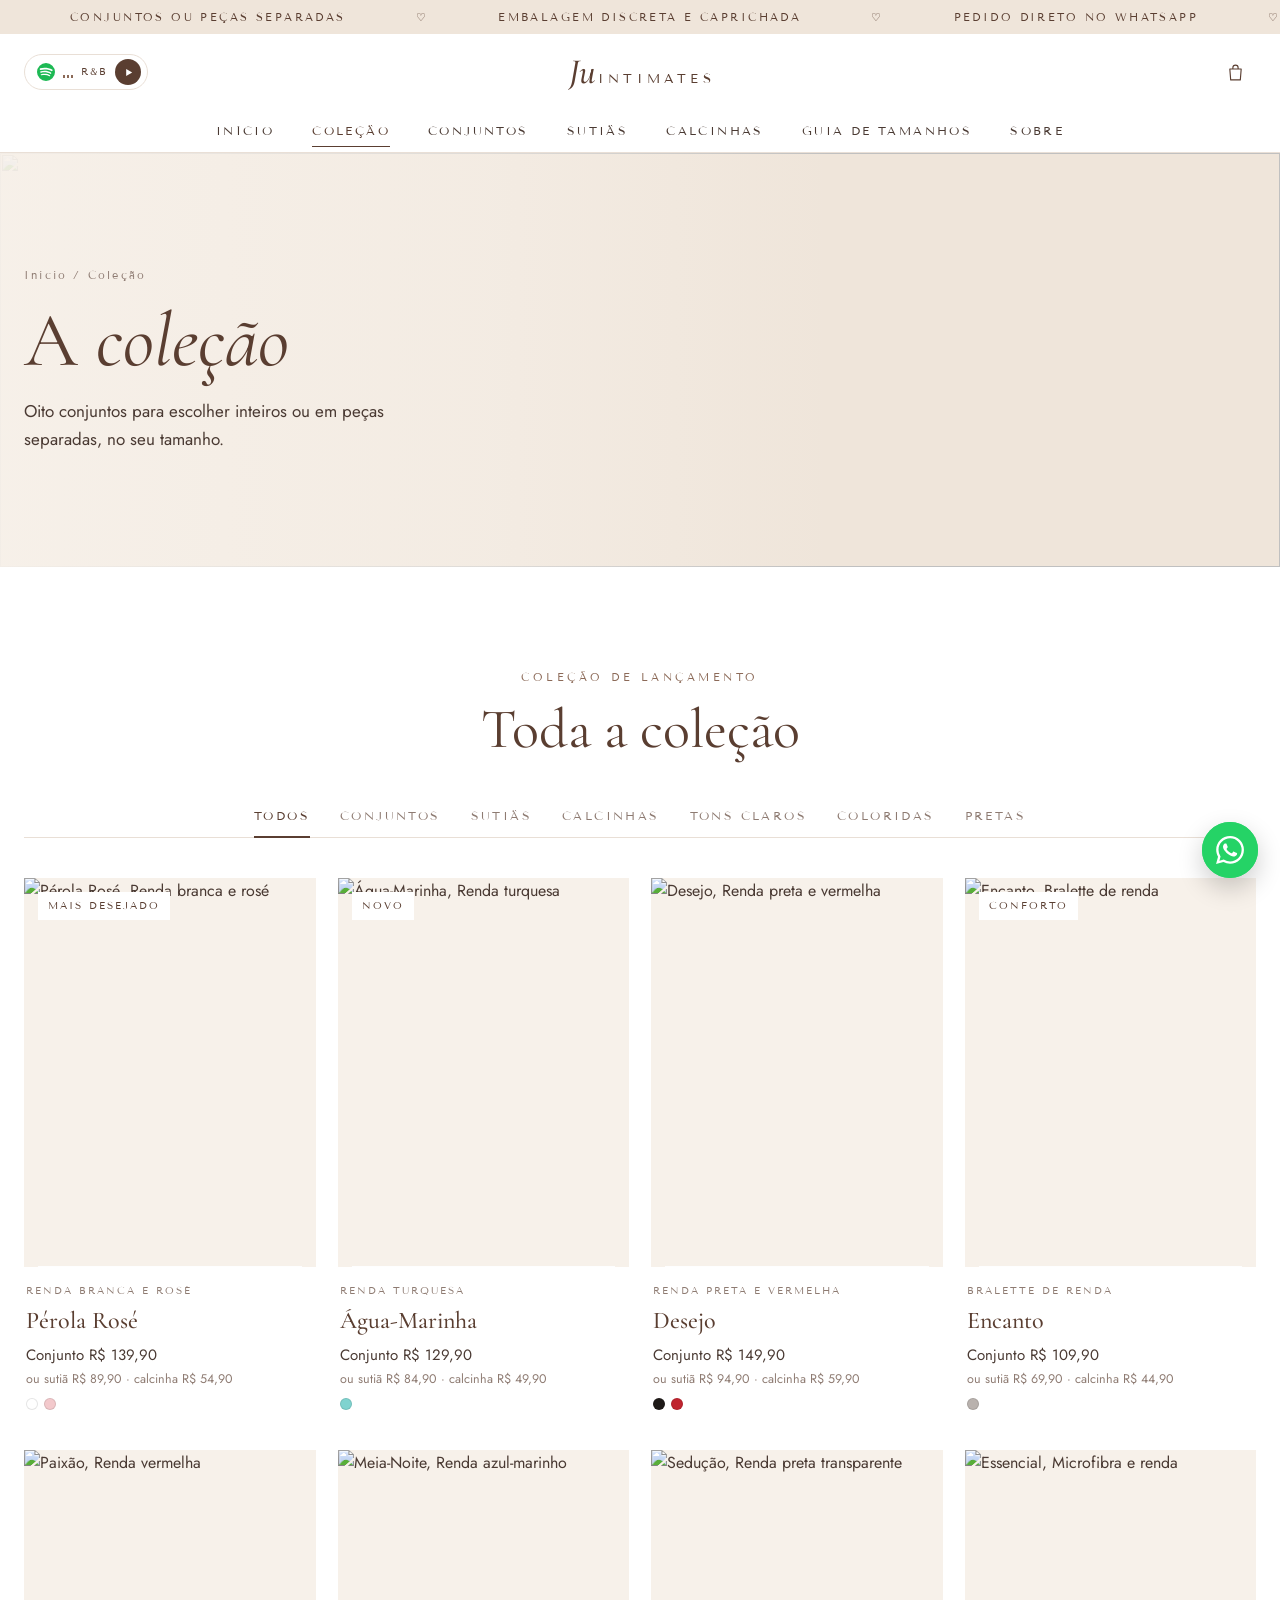
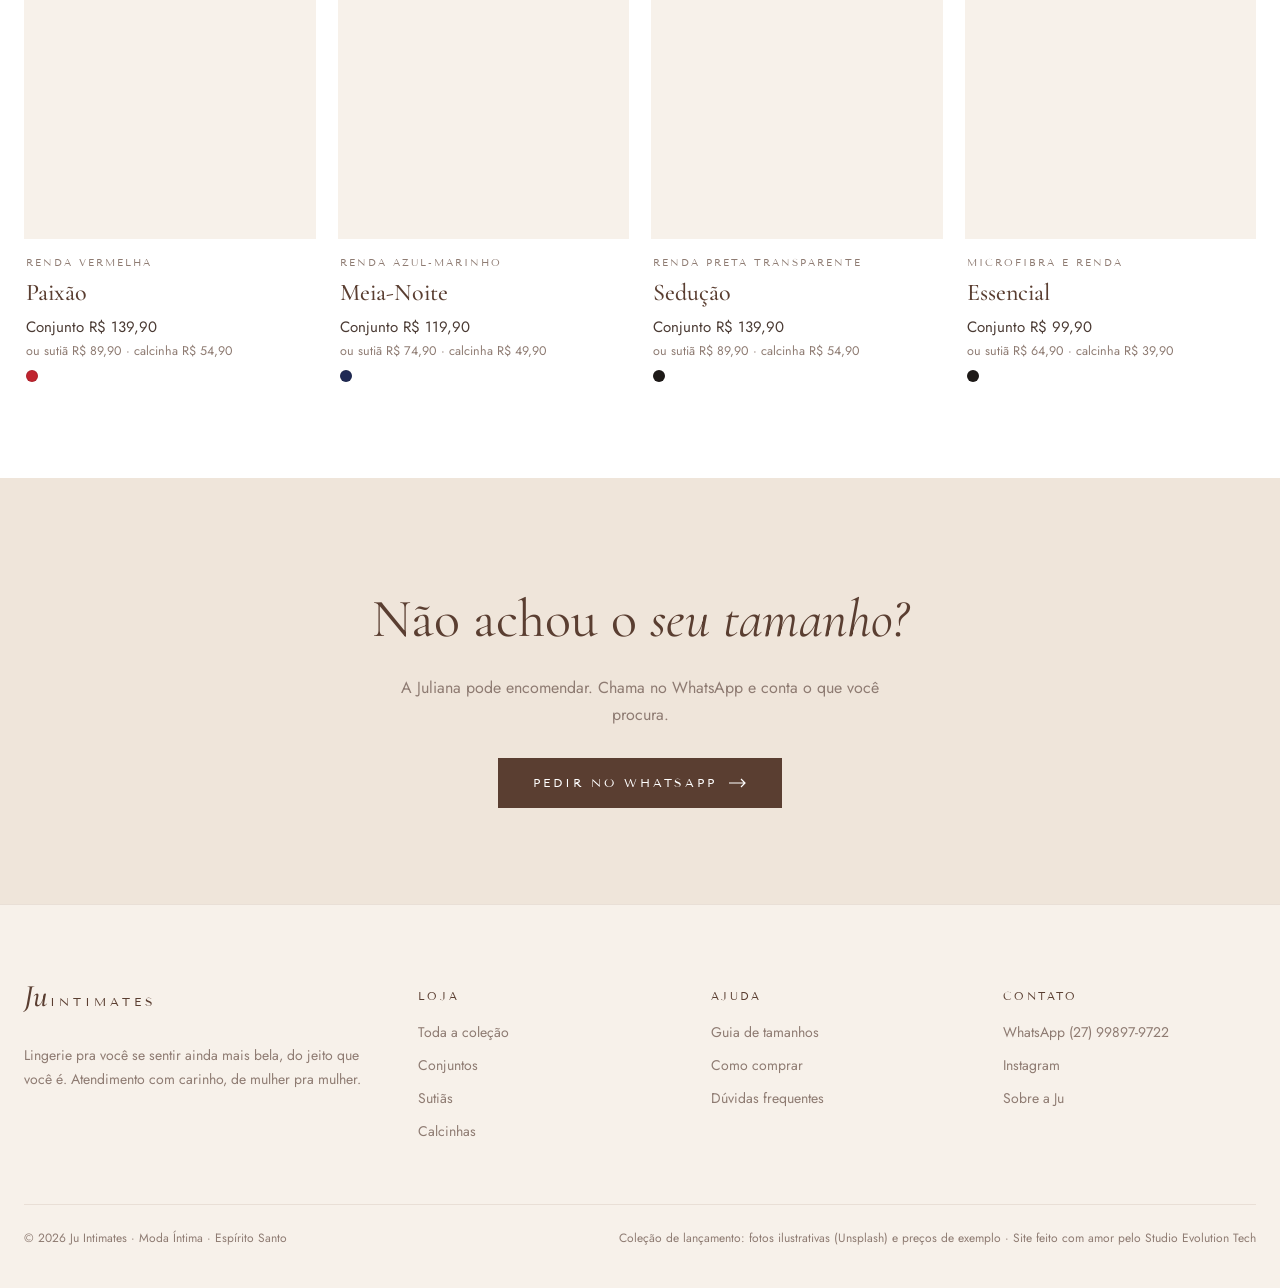
==== colecao.html @ 65ef376d "Add files via upload" ====
<!DOCTYPE html>
<html lang="pt-BR">

<head>
    <meta charset="UTF-8">
    <meta name="viewport" content="width=device-width, initial-scale=1.0">
    <title>Coleção · Ju Intimates</title>
    <meta name="description" content="Conjuntos, sutiãs e calcinhas de renda. Escolha o conjunto ou só a peça que faltava.">
    <meta property="og:title" content="Ju Intimates · Moda Íntima">
    <meta property="og:description" content="Lingerie para você se sentir ainda mais bela. Conjuntos e peças avulsas com pedido pelo WhatsApp.">
    <meta name="theme-color" content="#F7F1EA">
    <link rel="icon" href="data:image/svg+xml,%3Csvg xmlns='http://www.w3.org/2000/svg' viewBox='0 0 32 32'%3E%3Crect width='32' height='32' rx='6' fill='%23F7F1EA'/%3E%3Ctext x='16' y='23' text-anchor='middle' font-family='Georgia' font-style='italic' font-size='20' fill='%235A3E31'%3EJu%3C/text%3E%3C/svg%3E">
    <link rel="preconnect" href="https://fonts.googleapis.com">
    <link rel="preconnect" href="https://fonts.gstatic.com" crossorigin>
    <link rel="preconnect" href="https://images.unsplash.com">
    <link href="https://fonts.googleapis.com/css2?family=Cormorant+Garamond:ital,wght@0,400;0,500;1,400;1,500&family=Jost:wght@300;400;500&family=Tenor+Sans&display=swap" rel="stylesheet">
    <link rel="stylesheet" href="css/estilo.css">
</head>

<body>
    
    <div class="aviso-topo"><div class="trilho"><span>CONJUNTOS OU PEÇAS SEPARADAS</span><span>♡</span><span>EMBALAGEM DISCRETA E CAPRICHADA</span><span>♡</span><span>PEDIDO DIRETO NO WHATSAPP</span><span>♡</span><span>PIX OU CARTÃO</span><span>♡</span><span>CONJUNTOS OU PEÇAS SEPARADAS</span><span>♡</span><span>EMBALAGEM DISCRETA E CAPRICHADA</span><span>♡</span><span>PEDIDO DIRETO NO WHATSAPP</span><span>♡</span><span>PIX OU CARTÃO</span><span>♡</span><span>CONJUNTOS OU PEÇAS SEPARADAS</span><span>♡</span><span>EMBALAGEM DISCRETA E CAPRICHADA</span><span>♡</span><span>PEDIDO DIRETO NO WHATSAPP</span><span>♡</span><span>PIX OU CARTÃO</span><span>♡</span><span>CONJUNTOS OU PEÇAS SEPARADAS</span><span>♡</span><span>EMBALAGEM DISCRETA E CAPRICHADA</span><span>♡</span><span>PEDIDO DIRETO NO WHATSAPP</span><span>♡</span><span>PIX OU CARTÃO</span><span>♡</span></div></div>

    <!-- ===== TOPO ===== -->
    <header class="topo">
        <div class="container">
            <div class="linha1">
                <button class="icone-btn abrir-menu" id="abrir-menu" type="button" aria-label="Abrir o menu"><svg viewBox="0 0 24 24" aria-hidden="true"><path d="M3 7h18M3 12h18M3 17h18" stroke="currentColor" stroke-width="1.3"/></svg></button>
                <div class="player esperando" id="player">
                    <span class="spot" title="Ver as músicas"><svg viewBox="0 0 24 24" aria-hidden="true"><path fill="currentColor" d="M12 0a12 12 0 1 0 0 24 12 12 0 0 0 0-24zm5.5 17.3a.75.75 0 0 1-1 .25c-2.85-1.74-6.43-2.13-10.66-1.17a.75.75 0 1 1-.33-1.46c4.62-1.05 8.6-.6 11.74 1.33.35.22.46.68.25 1.05zm1.47-3.27a.94.94 0 0 1-1.29.31c-3.26-2-8.22-2.58-12.08-1.41a.94.94 0 1 1-.54-1.8c4.4-1.33 9.88-.69 13.6 1.6.44.27.58.85.31 1.3zm.13-3.4C15.2 8.3 8.7 8.08 4.98 9.21a1.12 1.12 0 1 1-.65-2.15c4.27-1.3 11.42-1.04 15.92 1.63a1.12 1.12 0 1 1-1.15 1.94z"/></svg></span>
                    <span class="eq" aria-hidden="true"><i></i><i></i><i></i></span>
                    <span class="nome-musica">R&amp;B</span>
                    <button class="tocar" id="tocar" type="button" aria-label="Tocar ou pausar a música"><svg class="ic-tocar" viewBox="0 0 24 24"><path fill="currentColor" d="M7 4.5v15l13-7.5z"/></svg><svg class="ic-pausar" viewBox="0 0 24 24"><path fill="currentColor" d="M6 4h4.5v16H6zM13.5 4H18v16h-4.5z"/></svg></button>
                </div>
                <a class="logo" href="index.html" aria-label="Ju Intimates, página inicial"><span class="ju">Ju</span><span class="int">INTIMATES</span></a>
                <div class="acoes">
                    <button class="icone-btn" id="abrir-sacola" type="button" aria-label="Abrir a sacola"><svg viewBox="0 0 24 24" aria-hidden="true"><path d="M5.5 8h13l-1 12.5h-11L5.5 8zM9 8V6.5a3 3 0 0 1 6 0V8" fill="none" stroke="currentColor" stroke-width="1.3" stroke-linejoin="round"/></svg><em class="contador" id="contador" hidden>0</em></button>
                </div>
            </div>
            <nav class="menu" aria-label="Menu principal"><a href="index.html" data-pagina="inicio">Início</a><a href="colecao.html" data-pagina="colecao">Coleção</a><a href="colecao.html?cat=conjunto" data-pagina="x1">Conjuntos</a><a href="colecao.html?cat=sutia" data-pagina="x2">Sutiãs</a><a href="colecao.html?cat=calcinha" data-pagina="x3">Calcinhas</a><a href="guia.html" data-pagina="guia">Guia de tamanhos</a><a href="sobre.html" data-pagina="sobre">Sobre</a></nav>
        </div>
    </header>
    <div class="painel-musica" id="painel-musica"><div id="spotify"></div></div>

    <main data-pagina="colecao">
        <section class="banner banner-pagina" style="padding:0">
            <div class="foto"><img src="https://images.unsplash.com/photo-1561375958-669d8413fa06?auto=format&fit=crop&w=1800&h=900&q=80" alt="" style="object-position:center 35%"></div>
            <div class="veu"></div>
            <div class="container conteudo">
                <span class="migalha"><a href="index.html">Início</a> / Coleção</span>
                <h1>A <em>coleção</em></h1>
                <p>Oito conjuntos para escolher inteiros ou em peças separadas, no seu tamanho.</p>
            </div>
        </section>

        <section>
            <div class="container">
                <div class="titulo"><span class="chapeu">COLEÇÃO DE LANÇAMENTO</span><h2 id="titulo-colecao">Toda a coleção</h2></div>
                <div class="filtros" id="filtros"><button type="button" data-cat="todos" aria-pressed="false">Todos</button><button type="button" data-cat="conjunto" aria-pressed="false">Conjuntos</button><button type="button" data-cat="sutia" aria-pressed="false">Sutiãs</button><button type="button" data-cat="calcinha" aria-pressed="false">Calcinhas</button><button type="button" data-cat="claras" aria-pressed="false">Tons claros</button><button type="button" data-cat="coloridas" aria-pressed="false">Coloridas</button><button type="button" data-cat="pretas" aria-pressed="false">Pretas</button></div>
                <div class="grade" id="grade-colecao"></div>
            </div>
        </section>

        <section class="chamada">
            <div class="container revelar">
                <h2>Não achou o <em>seu tamanho?</em></h2>
                <p>A Juliana pode encomendar. Chama no WhatsApp e conta o que você procura.</p>
                <a class="btn" href="https://wa.me/5527998979722?text=Ol%C3%A1%2C%20Juliana!%20Procuro%20uma%20pe%C3%A7a%20no%20meu%20tamanho." target="_blank" rel="noopener">Pedir no WhatsApp <svg class="seta" viewBox="0 0 18 10" aria-hidden="true"><path d="M0 5h16M12 1l4 4-4 4" fill="none" stroke="currentColor" stroke-width="1.2"/></svg></a>
            </div>
        </section>
    </main>

    <!-- ===== RODAPÉ ===== -->
    <footer class="rodape">
        <div class="container">
            <div class="colunas">
                <div>
                    <a class="logo" href="index.html" aria-label="Ju Intimates"><span class="ju">Ju</span><span class="int">INTIMATES</span></a>
                    <p>Lingerie pra você se sentir ainda mais bela, do jeito que você é. Atendimento com carinho, de mulher pra mulher.</p>
                </div>
                <div><h4>LOJA</h4><ul><li><a href="colecao.html">Toda a coleção</a></li><li><a href="colecao.html?cat=conjunto">Conjuntos</a></li><li><a href="colecao.html?cat=sutia">Sutiãs</a></li><li><a href="colecao.html?cat=calcinha">Calcinhas</a></li></ul></div>
                <div><h4>AJUDA</h4><ul><li><a href="guia.html">Guia de tamanhos</a></li><li><a href="guia.html#como-comprar">Como comprar</a></li><li><a href="guia.html#duvidas">Dúvidas frequentes</a></li></ul></div>
                <div><h4>CONTATO</h4><ul><li><a href="https://wa.me/5527998979722" target="_blank" rel="noopener">WhatsApp (27) 99897-9722</a></li><li><a href="https://www.instagram.com/juintimates/" target="_blank" rel="noopener">Instagram</a></li><li><a href="sobre.html">Sobre a Ju</a></li></ul></div>
            </div>
            <div class="base"><span>© 2026 Ju Intimates · Moda Íntima · Espírito Santo</span><span>Coleção de lançamento: fotos ilustrativas (Unsplash) e preços de exemplo · Site feito com amor pelo Studio Evolution Tech</span></div>
        </div>
    </footer>

    <a class="whats" href="https://wa.me/5527998979722?text=Ol%C3%A1%2C%20Juliana!%20Vim%20pelo%20site%20da%20Ju%20Intimates." target="_blank" rel="noopener" aria-label="Falar no WhatsApp"><svg viewBox="0 0 24 24" aria-hidden="true"><path fill="currentColor" d="M17.47 14.38c-.3-.15-1.76-.87-2.03-.97-.27-.1-.47-.15-.67.15-.2.3-.77.97-.94 1.16-.17.2-.35.22-.64.08-.3-.15-1.26-.47-2.39-1.48-.88-.79-1.48-1.76-1.65-2.06-.17-.3-.02-.46.13-.61.13-.13.3-.35.45-.52.15-.17.2-.3.3-.5.1-.2.05-.37-.03-.52-.07-.15-.67-1.61-.92-2.21-.24-.58-.49-.5-.67-.51h-.57c-.2 0-.52.07-.79.37-.27.3-1.04 1.02-1.04 2.48s1.07 2.88 1.21 3.07c.15.2 2.1 3.2 5.08 4.49.71.31 1.26.49 1.7.63.71.23 1.36.2 1.87.12.57-.09 1.76-.72 2-1.41.25-.7.25-1.29.18-1.41-.08-.13-.28-.2-.57-.35M12.05 21.8a9.9 9.9 0 0 1-5.03-1.38l-.36-.21-3.74.98 1-3.65-.24-.37a9.9 9.9 0 0 1-1.51-5.26c0-5.45 4.44-9.89 9.89-9.89a9.83 9.83 0 0 1 9.88 9.9c0 5.45-4.44 9.88-9.89 9.88m8.41-18.3A11.8 11.8 0 0 0 12.05 0C5.5 0 .16 5.34.16 11.89c0 2.1.55 4.14 1.59 5.95L.06 24l6.3-1.65a11.9 11.9 0 0 0 5.69 1.45c6.55 0 11.89-5.34 11.89-11.89a11.8 11.8 0 0 0-3.48-8.41Z"/></svg></a>

    <!-- ===== MENU DO CELULAR ===== -->
    <nav class="gaveta-menu" id="gaveta-menu" aria-label="Menu">
        <button class="fechar" id="fechar-menu" type="button" aria-label="Fechar o menu" style="top:18px;right:18px">×</button>
        <a href="index.html" data-pagina="inicio">Início</a><a href="colecao.html" data-pagina="colecao">Coleção</a><a href="colecao.html?cat=conjunto" data-pagina="x1">Conjuntos</a><a href="colecao.html?cat=sutia" data-pagina="x2">Sutiãs</a><a href="colecao.html?cat=calcinha" data-pagina="x3">Calcinhas</a><a href="guia.html" data-pagina="guia">Guia de tamanhos</a><a href="sobre.html" data-pagina="sobre">Sobre</a>
    </nav>
    <div class="sombra" id="sombra"></div>

    <!-- ===== JANELA DO PRODUTO ===== -->
    <div class="fundo" id="fundo" role="dialog" aria-modal="true" aria-labelledby="j-nome">
        <div class="janela">
            <button class="fechar" id="fechar" type="button" aria-label="Fechar">×</button>
            <div class="galeria">
                <div class="miniaturas" id="j-miniaturas"></div>
                <div class="lupa" id="j-lupa"><img id="j-foto" src="data:," alt=""><span class="dica"><svg viewBox="0 0 24 24" aria-hidden="true"><circle cx="10.5" cy="10.5" r="6" fill="none" stroke="currentColor" stroke-width="1.5"/><path d="M15 15l5 5M10.5 8v5M8 10.5h5" stroke="currentColor" stroke-width="1.5"/></svg>TOQUE PARA AMPLIAR</span></div>
            </div>
            <div class="detalhes">
                <span class="rotulo" id="j-tecido"></span>
                <h3 id="j-nome"></h3>
                <p class="desc" id="j-desc"></p>
                <div><span class="rotulo">COMO VOCÊ QUER</span><div class="opcoes tipo" id="j-tipo"></div></div>
                <div id="bloco-sutia"><span class="rotulo">TAMANHO DO SUTIÃ</span><div class="opcoes" id="j-sutia"></div></div>
                <div id="bloco-calcinha"><span class="rotulo">TAMANHO DA CALCINHA</span><div class="opcoes" id="j-calcinha"></div></div>
                <a class="link-seta" href="guia.html" style="justify-self:start">Guia de tamanhos</a>
                <div class="total-janela"><span class="rotulo" style="margin:0">TOTAL</span><b id="j-total"></b></div>
                <span class="economia" id="j-economia"></span>
                <p class="aviso" id="j-aviso"></p>
                <button class="btn" id="j-adicionar" type="button">Adicionar à sacola <svg class="seta" viewBox="0 0 18 10" aria-hidden="true"><path d="M0 5h16M12 1l4 4-4 4" fill="none" stroke="currentColor" stroke-width="1.2"/></svg></button>
            </div>
        </div>
    </div>

    <!-- ===== ZOOM ===== -->
    <div class="zoom" id="zoom" role="dialog" aria-label="Foto ampliada">
        <img id="zoom-img" src="data:," alt="Foto ampliada do produto">
        <button class="fechar" id="zoom-fechar" type="button" aria-label="Fechar">×</button>
        <button class="seta-zoom ant" id="zoom-ant" type="button" aria-label="Foto anterior">‹</button>
        <button class="seta-zoom prox" id="zoom-prox" type="button" aria-label="Próxima foto">›</button>
        <span class="legenda" id="zoom-legenda"></span>
    </div>

    <!-- ===== SACOLA ===== -->
    <aside class="sacola" id="sacola" aria-label="Sacola">
        <header><h3>SUA SACOLA</h3><button class="fechar" id="fechar-sacola" type="button" aria-label="Fechar a sacola">×</button></header>
        <div class="itens" id="itens"></div>
        <footer>
            <div class="soma"><span>TOTAL</span><b id="soma">R$ 0,00</b></div>
            <a class="btn btn-whats" id="finalizar" href="#" target="_blank" rel="noopener">Finalizar pelo WhatsApp <svg class="seta" viewBox="0 0 18 10" aria-hidden="true"><path d="M0 5h16M12 1l4 4-4 4" fill="none" stroke="currentColor" stroke-width="1.2"/></svg></a>
            <button class="btn btn-claro" id="continuar" type="button">Continuar comprando</button>
            <small>Frete e pagamento são combinados com a Juliana no WhatsApp.</small>
        </footer>
    </aside>

    <div class="toast" id="toast" role="status"></div>
    <script src="js/loja.js"></script>
</body>

</html>
---- css/estilo.css ----
/* ================================================================
   JU INTIMATES · estilo do site
   Paleta: marrom, café, bege, rosa claro e branco
   Fontes: Cormorant Garamond (títulos e "Ju"), Tenor Sans (INTIMATES e menus), Jost (textos)
   ================================================================ */
:root {
    --marrom: #5A3E31;
    --cafe: #8C6A58;
    --bege: #EFE5DA;
    --bege2: #F7F1EA;
    --rosa: #F3D9D6;
    --rosa2: #FBEFEE;
    --branco: #FFFFFF;
    --texto: #4A3A33;
    --suave: #8E7B72;
    --linha: #E9DFD6;
    --serif: 'Cormorant Garamond', Georgia, serif;
    --caps: 'Tenor Sans', 'Jost', sans-serif;
    --sans: 'Jost', 'Segoe UI', sans-serif;
    --topo: 112px;
}

* { box-sizing: border-box; }
html { scroll-behavior: smooth; }
body { margin: 0; font-family: var(--sans); font-weight: 400; color: var(--texto); background: var(--branco); line-height: 1.65; overflow-x: clip; -webkit-font-smoothing: antialiased; }
img { max-width: 100%; display: block; }
a { color: inherit; }
button { font-family: inherit; color: inherit; }
.container { width: min(1240px, 100% - 48px); margin: 0 auto; }

/* ===== O LOGO (texto, fica nítido em qualquer tamanho) ===== */
.logo { display: inline-flex; align-items: baseline; gap: .16em; text-decoration: none; color: var(--marrom); line-height: 1; white-space: nowrap; }
.logo .ju { font-family: var(--serif); font-style: italic; font-weight: 500; font-size: 2.1em; letter-spacing: -.01em; }
.logo .int { font-family: var(--caps); font-size: .78em; letter-spacing: .34em; margin-right: -.34em; }

/* ===== BOTÕES (retos, finos, de grife) ===== */
.btn { position: relative; display: inline-flex; align-items: center; justify-content: center; gap: 12px; min-height: 50px; padding: 0 34px; font-family: var(--caps); font-size: 12px; letter-spacing: .24em; text-transform: uppercase; text-decoration: none; border: 1px solid var(--marrom); background: var(--marrom); color: var(--branco); cursor: pointer; overflow: hidden; isolation: isolate; transition: color .45s ease, border-color .45s ease; }
.btn::before { content: ""; position: absolute; inset: 0; z-index: -1; background: var(--branco); transform: scaleX(0); transform-origin: right; transition: transform .45s cubic-bezier(.7, 0, .2, 1); }
.btn:hover { color: var(--marrom); }
.btn:hover::before { transform: scaleX(1); transform-origin: left; }
.btn .seta { width: 18px; height: 10px; transition: transform .35s ease; }
.btn:hover .seta { transform: translateX(5px); }
.btn-claro { background: transparent; color: var(--marrom); }
.btn-claro::before { background: var(--marrom); }
.btn-claro:hover { color: var(--branco); }
.btn-branco { background: var(--branco); border-color: var(--branco); color: var(--marrom); }
.btn-branco::before { background: var(--marrom); }
.btn-branco:hover { color: var(--branco); border-color: var(--marrom); }
.btn-whats { background: var(--marrom); }
.link-seta { font-family: var(--caps); font-size: 12px; letter-spacing: .22em; text-transform: uppercase; text-decoration: none; color: var(--marrom); padding-bottom: 6px; background: linear-gradient(var(--marrom), var(--marrom)) left bottom / 100% 1px no-repeat; transition: background-size .4s ease; }
.link-seta:hover { background-size: 30% 1px; }

/* ===== FAIXA DE AVISOS (rola sozinha) ===== */
.aviso-topo { background: var(--bege); color: var(--marrom); font-family: var(--caps); font-size: 11px; letter-spacing: .22em; overflow: hidden; height: 34px; display: flex; align-items: center; }
.aviso-topo .trilho { display: flex; gap: 70px; white-space: nowrap; animation: correr 34s linear infinite; padding-left: 70px; }
@keyframes correr { to { transform: translateX(-50%); } }

/* ===== TOPO ===== */
.topo { position: sticky; top: 0; z-index: 50; background: rgba(255, 255, 255, .94); backdrop-filter: blur(12px); -webkit-backdrop-filter: blur(12px); border-bottom: 1px solid var(--linha); transition: box-shadow .3s; }
.topo.rolou { box-shadow: 0 8px 30px rgba(90, 62, 49, .07); }
.topo .linha1 { display: grid; grid-template-columns: 1fr auto 1fr; align-items: center; height: 76px; }
.topo .logo { font-size: 17px; justify-self: center; }
.topo .acoes { display: flex; align-items: center; gap: 6px; justify-self: end; }
.icone-btn { position: relative; display: grid; place-items: center; width: 42px; height: 42px; background: none; border: 0; cursor: pointer; color: var(--marrom); border-radius: 50%; transition: background .25s; }
.icone-btn:hover { background: var(--bege2); }
.icone-btn svg { width: 21px; height: 21px; }
.contador { position: absolute; top: 4px; right: 2px; min-width: 18px; height: 18px; border-radius: 999px; background: var(--marrom); color: #fff; font-size: 10px; display: grid; place-items: center; padding: 0 5px; font-style: normal; }
.contador[hidden] { display: none; }
.menu { display: flex; justify-content: center; gap: 38px; height: 42px; align-items: center; }
.menu a { font-family: var(--caps); font-size: 12px; letter-spacing: .2em; text-transform: uppercase; text-decoration: none; color: var(--texto); position: relative; padding: 4px 0; }
.menu a::after { content: ""; position: absolute; left: 0; right: 0; bottom: -2px; height: 1px; background: var(--marrom); transform: scaleX(0); transition: transform .35s ease; }
.menu a:hover::after, .menu a.ativo::after { transform: scaleX(1); }
.menu a.ativo { color: var(--marrom); }
.abrir-menu { display: none; justify-self: start; }

/* ===== MÚSICA (Spotify) ===== */
.player { display: flex; align-items: center; gap: 8px; height: 36px; padding: 0 6px 0 12px; border: 1px solid var(--linha); border-radius: 999px; background: var(--branco); color: var(--marrom); font-family: var(--caps); font-size: 10px; letter-spacing: .18em; justify-self: start; }
.player .spot { display: flex; color: #1DB954; cursor: pointer; }
.player .spot svg { width: 18px; height: 18px; }
.eq { display: flex; align-items: flex-end; gap: 2px; height: 12px; }
.eq i { width: 2px; height: 3px; background: var(--cafe); }
.player.tocando .eq i { animation: eq .9s ease-in-out infinite alternate; }
.player.tocando .eq i:nth-child(2) { animation-delay: -.3s; }
.player.tocando .eq i:nth-child(3) { animation-delay: -.6s; }
@keyframes eq { from { height: 2px; } to { height: 12px; } }
.player .tocar { display: grid; place-items: center; width: 26px; height: 26px; border-radius: 50%; border: 0; background: var(--marrom); color: #fff; cursor: pointer; }
.player .tocar svg { width: 11px; height: 11px; }
.player .ic-pausar, .player.tocando .ic-tocar { display: none; }
.player.tocando .ic-pausar { display: block; }
.player.esperando .tocar { animation: chamar 1.8s ease-out infinite; }
@keyframes chamar { from { box-shadow: 0 0 0 0 rgba(90, 62, 49, .45); } to { box-shadow: 0 0 0 10px rgba(90, 62, 49, 0); } }
.painel-musica { position: fixed; top: 120px; left: 24px; z-index: 55; width: 320px; max-width: calc(100vw - 24px); border-radius: 12px; overflow: hidden; box-shadow: 0 20px 50px rgba(0, 0, 0, .18); opacity: 0; visibility: hidden; transform: translateY(-8px); transition: .25s; }
.painel-musica.aberto { opacity: 1; visibility: visible; transform: none; }

/* ===== ABERTURA: o logo se desenhando (1x por visita) ===== */
.abertura { position: fixed; inset: 0; z-index: 100; background: var(--bege2); display: grid; place-items: center; transition: opacity .9s ease .2s, visibility .9s ease .2s; }
.abertura.fim { opacity: 0; visibility: hidden; }
.abertura .logo { font-size: clamp(22px, 4.4vw, 40px); }
.abertura .ju { clip-path: inset(0 100% 0 0); animation: escrever 1.3s cubic-bezier(.6, 0, .2, 1) .3s forwards; }
@keyframes escrever { to { clip-path: inset(0 -10% 0 0); } }
.abertura .int span { display: inline-block; opacity: 0; transform: translateY(8px); filter: blur(4px); animation: letra .7s ease forwards; }
@keyframes letra { to { opacity: 1; transform: none; filter: none; } }
.abertura .traco { position: absolute; left: 50%; top: calc(50% + clamp(36px, 6vw, 60px)); width: min(280px, 50vw); height: 1px; background: var(--cafe); transform: translateX(-50%) scaleX(0); animation: traco 1s ease 1.9s forwards; }
@keyframes traco { to { transform: translateX(-50%) scaleX(1); } }

/* ===== BANNERS ===== */
.banner { position: relative; overflow: hidden; background: var(--bege); }
.banner .foto { position: absolute; inset: 0; }
.banner .foto img { width: 100%; height: 100%; object-fit: cover; animation: kenburns 18s ease-in-out infinite alternate; }
@keyframes kenburns { from { transform: scale(1.02); } to { transform: scale(1.12) translate(-1.5%, -1%); } }
.banner .veu { position: absolute; inset: 0; background: linear-gradient(90deg, rgba(247, 241, 234, .92) 0%, rgba(247, 241, 234, .55) 38%, rgba(247, 241, 234, 0) 65%); }
.banner .conteudo { position: relative; z-index: 2; height: 100%; display: flex; flex-direction: column; justify-content: center; align-items: flex-start; gap: 18px; }
.banner .chapeu { font-family: var(--caps); font-size: 12px; letter-spacing: .32em; color: var(--cafe); }
.banner h1, .banner h2 { font-family: var(--serif); font-weight: 400; font-size: clamp(44px, 6vw, 84px); line-height: 1; margin: 0; color: var(--marrom); max-width: 620px; }
.banner h1 em, .banner h2 em { font-style: italic; }
.banner p { margin: 0; max-width: 440px; color: var(--texto); font-size: 17px; }
.banner-pagina { height: clamp(320px, 46vh, 460px); }
.banner-pagina .conteudo { align-items: flex-start; }
.migalha { font-family: var(--caps); font-size: 11px; letter-spacing: .2em; color: var(--suave); }
.migalha a { text-decoration: none; }

/* carrossel da capa */
.capa { height: clamp(560px, calc(100vh - var(--topo) - 34px), 820px); }
.capa .slide { position: absolute; inset: 0; opacity: 0; transition: opacity 1.4s ease; }
.capa .slide.ativo { opacity: 1; }
.capa .slide .conteudo > * { opacity: 0; transform: translateY(24px); transition: opacity .9s ease, transform .9s ease; }
.capa .slide.ativo .conteudo > * { opacity: 1; transform: none; }
.capa .slide.ativo .conteudo > *:nth-child(2) { transition-delay: .15s; }
.capa .slide.ativo .conteudo > *:nth-child(3) { transition-delay: .3s; }
.capa .slide.ativo .conteudo > *:nth-child(4) { transition-delay: .45s; }
.pontos { position: absolute; z-index: 3; left: 50%; bottom: 28px; transform: translateX(-50%); display: flex; gap: 12px; }
.pontos button { width: 34px; height: 2px; border: 0; padding: 0; background: rgba(90, 62, 49, .25); cursor: pointer; position: relative; overflow: hidden; }
.pontos button.ativo::after { content: ""; position: absolute; inset: 0; background: var(--marrom); animation: progresso 6s linear forwards; transform-origin: left; }
@keyframes progresso { from { transform: scaleX(0); } }
.coracao-segredo { background: none; border: 0; padding: 0; cursor: pointer; color: var(--cafe); }
.coracao-segredo svg { width: 18px; height: 18px; }

/* ===== SEÇÕES ===== */
section { padding: 96px 0; }
.titulo { text-align: center; margin-bottom: 48px; }
.titulo .chapeu { font-family: var(--caps); font-size: 11px; letter-spacing: .32em; color: var(--cafe); }
.titulo h2 { font-family: var(--serif); font-weight: 400; font-size: clamp(36px, 4.6vw, 56px); line-height: 1.08; margin: 10px 0 12px; color: var(--marrom); }
.titulo h2 em { font-style: italic; }
.titulo p { color: var(--suave); max-width: 560px; margin: 0 auto; }

/* aparecer ao rolar */
.revelar { opacity: 0; transform: translateY(34px); transition: opacity 1s ease, transform 1s cubic-bezier(.2, .7, .2, 1); }
.revelar.visto { opacity: 1; transform: none; }

/* ===== CATEGORIAS ===== */
.categorias { display: grid; grid-template-columns: repeat(3, minmax(0, 1fr)); gap: 18px; }
.categoria { position: relative; display: block; aspect-ratio: 3 / 4; overflow: hidden; text-decoration: none; background: var(--bege); }
.categoria img { width: 100%; height: 100%; object-fit: cover; transition: transform 1.2s cubic-bezier(.2, .7, .2, 1); }
.categoria:hover img { transform: scale(1.07); }
.categoria .nome { position: absolute; left: 0; right: 0; bottom: 0; padding: 26px; background: linear-gradient(transparent, rgba(60, 40, 30, .55)); color: #fff; display: flex; justify-content: space-between; align-items: flex-end; }
.categoria .nome b { font-family: var(--serif); font-weight: 400; font-size: 34px; font-style: italic; }
.categoria .nome span { font-family: var(--caps); font-size: 11px; letter-spacing: .24em; }

/* ===== PRODUTOS ===== */
.filtros { display: flex; flex-wrap: wrap; justify-content: center; gap: 8px 30px; margin-bottom: 40px; border-bottom: 1px solid var(--linha); }
.filtros button { background: none; border: 0; padding: 0 0 14px; font-family: var(--caps); font-size: 12px; letter-spacing: .2em; text-transform: uppercase; color: var(--suave); cursor: pointer; position: relative; }
.filtros button[aria-pressed="true"] { color: var(--marrom); }
.filtros button[aria-pressed="true"]::after { content: ""; position: absolute; left: 0; right: 0; bottom: -1px; height: 2px; background: var(--marrom); }
.grade { display: grid; grid-template-columns: repeat(4, minmax(0, 1fr)); gap: 40px 22px; }
.produto { display: block; text-align: left; background: none; border: 0; padding: 0; cursor: pointer; font: inherit; color: inherit; }
.produto .fotos { position: relative; aspect-ratio: 3 / 4; overflow: hidden; background: var(--bege2); }
.produto .fotos img { position: absolute; inset: 0; width: 100%; height: 100%; object-fit: cover; object-position: center 30%; transition: opacity .7s ease, transform 1.4s cubic-bezier(.2, .7, .2, 1); }
.produto .fotos .f2 { opacity: 0; }
.produto:hover .fotos .f2 { opacity: 1; }
.produto:hover .fotos img { transform: scale(1.06); }
.produto .selo { position: absolute; z-index: 2; top: 14px; left: 14px; background: var(--branco); color: var(--marrom); font-family: var(--caps); font-size: 10px; letter-spacing: .2em; padding: 6px 10px; }
.produto .rapido { position: absolute; z-index: 2; left: 14px; right: 14px; bottom: 14px; background: rgba(255, 255, 255, .94); color: var(--marrom); font-family: var(--caps); font-size: 11px; letter-spacing: .22em; text-align: center; padding: 14px; transform: translateY(130%); transition: transform .45s cubic-bezier(.2, .7, .2, 1); }
.produto:hover .rapido, .produto:focus-visible .rapido { transform: none; }
.produto .info { padding: 16px 2px 0; display: grid; gap: 2px; }
.produto .tecido { font-family: var(--caps); font-size: 10px; letter-spacing: .2em; color: var(--suave); text-transform: uppercase; }
.produto h3 { font-family: var(--serif); font-weight: 500; font-size: 24px; margin: 0; color: var(--marrom); }
.produto .preco { font-size: 15px; color: var(--texto); }
.produto .avulso { font-size: 12.5px; color: var(--suave); }
.produto .cores { display: flex; gap: 6px; margin-top: 6px; }
.produto .cores i { width: 12px; height: 12px; border-radius: 50%; border: 1px solid rgba(0, 0, 0, .1); }

/* ===== EDITORIAL ===== */
.editorial { display: grid; grid-template-columns: minmax(0, 1.1fr) minmax(0, 1fr); background: var(--rosa2); }
.editorial .foto { min-height: 620px; overflow: hidden; }
.editorial .foto img { width: 100%; height: 100%; object-fit: cover; transition: transform 1.6s ease; }
.editorial:hover .foto img { transform: scale(1.04); }
.editorial .texto { padding: 80px clamp(28px, 6vw, 96px); display: flex; flex-direction: column; justify-content: center; gap: 22px; }
.editorial h2 { font-family: var(--serif); font-weight: 400; font-size: clamp(38px, 4.4vw, 58px); line-height: 1.05; margin: 0; color: var(--marrom); }
.editorial h2 em { font-style: italic; }
.editorial p { margin: 0; color: var(--texto); max-width: 460px; }

/* ===== BENEFÍCIOS ===== */
.beneficios { display: grid; grid-template-columns: repeat(4, minmax(0, 1fr)); border-top: 1px solid var(--linha); border-bottom: 1px solid var(--linha); }
.beneficio { padding: 34px 22px; text-align: center; border-right: 1px solid var(--linha); }
.beneficio:last-child { border-right: 0; }
.beneficio svg { width: 28px; height: 28px; margin: 0 auto 12px; color: var(--cafe); }
.beneficio b { display: block; font-family: var(--caps); font-size: 12px; letter-spacing: .2em; font-weight: 400; color: var(--marrom); text-transform: uppercase; }
.beneficio span { font-size: 14px; color: var(--suave); }

/* ===== MOSAICO ===== */
.mosaico { display: grid; grid-template-columns: repeat(6, minmax(0, 1fr)); gap: 6px; }
.mosaico a { aspect-ratio: 1; overflow: hidden; position: relative; display: block; }
.mosaico img { width: 100%; height: 100%; object-fit: cover; transition: transform .9s ease, filter .6s; }
.mosaico a:hover img { transform: scale(1.08); filter: brightness(.85); }

/* ===== TABELAS / GUIA ===== */
.tabelas { display: grid; grid-template-columns: repeat(2, minmax(0, 1fr)); gap: 28px; }
.tabela { background: var(--bege2); padding: 34px; overflow-x: auto; }
.tabela h3 { font-family: var(--serif); font-weight: 500; font-size: 30px; margin: 0 0 14px; color: var(--marrom); }
table { width: 100%; border-collapse: collapse; font-size: 15px; font-variant-numeric: tabular-nums; }
th, td { padding: 12px 8px; text-align: center; border-bottom: 1px solid var(--linha); }
th { font-family: var(--caps); font-weight: 400; color: var(--cafe); font-size: 11px; letter-spacing: .16em; }
.medir { display: grid; grid-template-columns: repeat(3, minmax(0, 1fr)); gap: 24px; margin-top: 56px; }
.medir div { border-top: 1px solid var(--marrom); padding-top: 18px; }
.medir b { font-family: var(--serif); font-size: 24px; font-weight: 500; color: var(--marrom); display: block; margin-bottom: 6px; }
.medir p { margin: 0; color: var(--suave); font-size: 15px; }
.passos { list-style: none; padding: 0; margin: 0; display: grid; grid-template-columns: repeat(4, minmax(0, 1fr)); gap: 26px; counter-reset: p; }
.passos li { counter-increment: p; padding: 30px 26px; background: var(--branco); }
.passos li::before { content: "0" counter(p); display: block; font-family: var(--serif); font-size: 44px; font-style: italic; color: var(--rosa); line-height: 1; margin-bottom: 14px; -webkit-text-stroke: 1px var(--cafe); }
.passos b { display: block; font-family: var(--caps); font-weight: 400; font-size: 13px; letter-spacing: .18em; text-transform: uppercase; color: var(--marrom); margin-bottom: 6px; }
.passos p { margin: 0; color: var(--suave); font-size: 15px; }
.perguntas { max-width: 820px; margin: 0 auto; }
.perguntas details { border-bottom: 1px solid var(--linha); }
.perguntas summary { list-style: none; cursor: pointer; padding: 24px 40px 24px 0; font-family: var(--serif); font-size: 24px; color: var(--marrom); position: relative; }
.perguntas summary::-webkit-details-marker { display: none; }
.perguntas summary::after { content: "+"; position: absolute; right: 6px; top: 50%; transform: translateY(-50%); font-family: var(--sans); font-weight: 300; font-size: 26px; transition: transform .3s; }
.perguntas details[open] summary::after { transform: translateY(-50%) rotate(45deg); }
.perguntas details p { margin: 0 0 24px; color: var(--suave); }

/* ===== SOBRE ===== */
.historia { display: grid; grid-template-columns: minmax(0, 1fr) minmax(0, 1fr); gap: clamp(40px, 7vw, 110px); align-items: center; }
.historia .foto { aspect-ratio: 4 / 5; overflow: hidden; }
.historia .foto img { width: 100%; height: 100%; object-fit: cover; }
.historia h2 { font-family: var(--serif); font-weight: 400; font-size: clamp(38px, 4.4vw, 56px); line-height: 1.05; margin: 0 0 22px; color: var(--marrom); }
.historia h2 em { font-style: italic; }
.historia p { color: var(--texto); margin: 0 0 16px; font-size: 17px; }
.assinatura { font-family: var(--serif); font-style: italic; font-size: 40px; color: var(--cafe); margin-top: 10px; }
.valores { display: grid; grid-template-columns: repeat(3, minmax(0, 1fr)); gap: 24px; }
.valor { background: var(--branco); padding: 40px 32px; text-align: center; }
.valor b { display: block; font-family: var(--serif); font-size: 28px; font-weight: 500; color: var(--marrom); margin-bottom: 8px; }
.valor p { margin: 0; color: var(--suave); }
.contatos { display: grid; grid-template-columns: repeat(3, minmax(0, 1fr)); gap: 24px; }
.contato { border: 1px solid var(--linha); padding: 36px 30px; text-align: center; text-decoration: none; transition: border-color .3s, transform .3s; }
.contato:hover { border-color: var(--marrom); transform: translateY(-4px); }
.contato svg { width: 30px; height: 30px; margin: 0 auto 14px; color: var(--cafe); }
.contato b { display: block; font-family: var(--caps); font-weight: 400; font-size: 12px; letter-spacing: .22em; color: var(--marrom); }
.contato span { color: var(--suave); font-size: 15px; }

/* ===== CHAMADA FINAL ===== */
.chamada { background: var(--bege); text-align: center; }
.chamada h2 { font-family: var(--serif); font-weight: 400; font-size: clamp(36px, 4.4vw, 54px); margin: 0 0 12px; color: var(--marrom); }
.chamada h2 em { font-style: italic; }
.chamada p { color: var(--suave); margin: 0 auto 30px; max-width: 520px; }

/* ===== RODAPÉ ===== */
.rodape { background: var(--bege2); padding: 76px 0 40px; font-size: 14px; color: var(--suave); border-top: 1px solid var(--linha); }
.rodape .colunas { display: grid; grid-template-columns: 1.4fr 1fr 1fr 1fr; gap: 40px; }
.rodape .logo { font-size: 15px; margin-bottom: 18px; }
.rodape h4 { font-family: var(--caps); font-weight: 400; font-size: 11px; letter-spacing: .24em; color: var(--marrom); margin: 6px 0 16px; }
.rodape ul { list-style: none; padding: 0; margin: 0; display: grid; gap: 10px; }
.rodape a { text-decoration: none; }
.rodape a:hover { color: var(--marrom); }
.rodape .base { margin-top: 60px; padding-top: 24px; border-top: 1px solid var(--linha); display: flex; flex-wrap: wrap; gap: 10px 30px; justify-content: space-between; font-size: 12px; }

/* ===== WHATSAPP FLUTUANTE ===== */
.whats { position: fixed; right: 22px; bottom: 22px; z-index: 45; width: 56px; height: 56px; border-radius: 50%; background: #25D366; color: #fff; display: grid; place-items: center; box-shadow: 0 10px 26px rgba(0, 0, 0, .2); }
.whats svg { width: 28px; height: 28px; }
.whats::before { content: ""; position: absolute; inset: 0; border-radius: 50%; border: 2px solid #25D366; animation: onda 2.4s ease-out infinite; }
@keyframes onda { from { transform: scale(1); opacity: .7; } to { transform: scale(1.6); opacity: 0; } }

/* ===== JANELA DO PRODUTO ===== */
.fundo { position: fixed; inset: 0; z-index: 70; background: rgba(60, 40, 30, .45); display: none; align-items: center; justify-content: center; padding: 24px; }
.fundo.aberto { display: flex; animation: aparecer .3s ease; }
@keyframes aparecer { from { opacity: 0; } }
.janela { background: var(--branco); width: min(1060px, 100%); max-height: 92vh; overflow: auto; display: grid; grid-template-columns: minmax(0, 1.05fr) minmax(0, 1fr); position: relative; animation: subir .45s cubic-bezier(.2, .7, .2, 1); }
@keyframes subir { from { transform: translateY(24px); opacity: 0; } }
.galeria { display: grid; grid-template-columns: 70px minmax(0, 1fr); gap: 12px; padding: 24px; }
.miniaturas { display: flex; flex-direction: column; gap: 10px; }
.miniaturas button { padding: 0; border: 1px solid transparent; background: none; cursor: pointer; aspect-ratio: 3 / 4; overflow: hidden; opacity: .55; transition: opacity .3s, border-color .3s; }
.miniaturas button[aria-pressed="true"] { opacity: 1; border-color: var(--marrom); }
.miniaturas img { width: 100%; height: 100%; object-fit: cover; }
.lupa { position: relative; aspect-ratio: 3 / 4; overflow: hidden; cursor: zoom-in; background: var(--bege2); }
.lupa img { width: 100%; height: 100%; object-fit: cover; object-position: center 30%; transition: transform .25s ease-out; }
.lupa .dica { position: absolute; right: 12px; bottom: 12px; background: rgba(255, 255, 255, .92); font-family: var(--caps); font-size: 10px; letter-spacing: .18em; padding: 7px 10px; color: var(--marrom); display: flex; gap: 6px; align-items: center; pointer-events: none; }
.lupa .dica svg { width: 13px; height: 13px; }
.detalhes { padding: 40px 36px 36px 14px; display: grid; gap: 16px; align-content: start; }
.detalhes h3 { font-family: var(--serif); font-weight: 500; font-size: 40px; margin: 0; color: var(--marrom); line-height: 1.05; }
.detalhes .desc { color: var(--suave); margin: 0; }
.fechar { position: absolute; top: 14px; right: 14px; background: var(--branco); border: 1px solid var(--linha); width: 42px; height: 42px; border-radius: 50%; font-size: 22px; line-height: 1; cursor: pointer; color: var(--marrom); z-index: 3; }
.rotulo { font-family: var(--caps); font-size: 11px; letter-spacing: .2em; color: var(--cafe); display: block; margin-bottom: 8px; }
.opcoes { display: flex; flex-wrap: wrap; gap: 8px; }
.opcoes button { border: 1px solid var(--linha); background: var(--branco); padding: 10px 14px; cursor: pointer; font-size: 14px; min-width: 50px; transition: border-color .2s, background .2s, color .2s; }
.opcoes button:hover { border-color: var(--marrom); }
.opcoes button[aria-pressed="true"] { border-color: var(--marrom); background: var(--marrom); color: #fff; }
.opcoes.tipo button { flex: 1; text-align: left; display: grid; gap: 2px; padding: 12px 14px; }
.opcoes.tipo button small { opacity: .75; }
.total-janela { display: flex; align-items: baseline; justify-content: space-between; border-top: 1px solid var(--linha); padding-top: 16px; }
.total-janela b { font-family: var(--serif); font-size: 34px; font-weight: 500; color: var(--marrom); }
.economia { font-size: 13px; color: var(--cafe); }
.aviso { font-size: 13px; color: #A3423A; min-height: 1em; margin: 0; }

/* ===== ZOOM EM TELA CHEIA ===== */
.zoom { position: fixed; inset: 0; z-index: 90; background: var(--branco); display: none; overflow: hidden; touch-action: none; }
.zoom.aberto { display: block; }
.zoom img { position: absolute; left: 50%; top: 50%; max-width: none; height: 100%; transform: translate(-50%, -50%) scale(1); transform-origin: center; cursor: zoom-in; transition: transform .35s ease; user-select: none; -webkit-user-drag: none; }
.zoom.ampliado img { cursor: grab; transition: none; }
.zoom .fechar { position: fixed; top: 18px; right: 18px; }
.zoom .seta-zoom { position: fixed; top: 50%; transform: translateY(-50%); width: 48px; height: 48px; border-radius: 50%; border: 1px solid var(--linha); background: var(--branco); cursor: pointer; font-size: 20px; color: var(--marrom); z-index: 2; }
.zoom .ant { left: 18px; }
.zoom .prox { right: 18px; }
.zoom .legenda { position: fixed; left: 50%; bottom: 20px; transform: translateX(-50%); font-family: var(--caps); font-size: 11px; letter-spacing: .2em; color: var(--marrom); background: rgba(255, 255, 255, .9); padding: 8px 14px; }

/* ===== SACOLA ===== */
.sacola { position: fixed; top: 0; right: 0; bottom: 0; z-index: 80; width: min(430px, 100%); background: var(--branco); box-shadow: -20px 0 60px rgba(60, 40, 30, .18); transform: translateX(105%); visibility: hidden; transition: transform .45s cubic-bezier(.2, .7, .2, 1), visibility 0s .45s; display: flex; flex-direction: column; }
.sacola.aberta { transform: none; visibility: visible; transition: transform .45s cubic-bezier(.2, .7, .2, 1); }
.sacola header { display: flex; align-items: center; justify-content: space-between; padding: 22px 26px; border-bottom: 1px solid var(--linha); }
.sacola header h3 { font-family: var(--caps); font-weight: 400; font-size: 14px; letter-spacing: .24em; margin: 0; color: var(--marrom); }
.sacola .fechar { position: static; }
.sacola .itens { flex: 1; overflow: auto; padding: 6px 26px; }
.item { display: grid; grid-template-columns: 74px minmax(0, 1fr) auto; gap: 16px; align-items: center; padding: 16px 0; border-bottom: 1px solid var(--linha); }
.item img { width: 74px; height: 96px; object-fit: cover; }
.item b { font-family: var(--serif); font-weight: 500; font-size: 20px; display: block; color: var(--marrom); }
.item small { color: var(--suave); display: block; }
.item .qtd { display: flex; align-items: center; gap: 10px; margin-top: 8px; }
.item .qtd button { width: 28px; height: 28px; border: 1px solid var(--linha); background: var(--branco); cursor: pointer; }
.item .valor { text-align: right; color: var(--marrom); white-space: nowrap; }
.vazia { text-align: center; color: var(--suave); padding: 60px 10px; }
.vazia b { display: block; font-family: var(--serif); font-style: italic; font-weight: 400; font-size: 38px; color: var(--marrom); margin-bottom: 6px; }
.sacola footer { padding: 22px 26px 28px; border-top: 1px solid var(--linha); display: grid; gap: 12px; }
.sacola footer .soma { display: flex; justify-content: space-between; align-items: baseline; font-family: var(--caps); font-size: 12px; letter-spacing: .2em; color: var(--marrom); }
.sacola footer .soma b { font-family: var(--serif); font-size: 30px; font-weight: 500; letter-spacing: 0; }
.sacola footer small { color: var(--suave); text-align: center; }
.toast { position: fixed; left: 50%; bottom: 30px; z-index: 95; transform: translate(-50%, 30px); opacity: 0; background: var(--marrom); color: #fff; padding: 14px 26px; font-size: 14px; transition: .35s; pointer-events: none; text-align: center; max-width: calc(100% - 40px); }
.toast.ver { opacity: 1; transform: translate(-50%, 0); }

/* ===== MENU DO CELULAR ===== */
.gaveta-menu { position: fixed; inset: 0 auto 0 0; z-index: 85; width: min(340px, 86%); background: var(--branco); padding: 80px 30px 30px; transform: translateX(-105%); visibility: hidden; transition: transform .4s ease, visibility 0s .4s; display: flex; flex-direction: column; gap: 6px; box-shadow: 20px 0 60px rgba(0, 0, 0, .15); }
.gaveta-menu.aberta { transform: none; visibility: visible; transition: transform .4s ease; }
.gaveta-menu a { font-family: var(--serif); font-size: 30px; text-decoration: none; color: var(--marrom); padding: 6px 0; border-bottom: 1px solid var(--linha); }
.gaveta-menu .fechar { position: absolute; }
.sombra { position: fixed; inset: 0; z-index: 75; background: rgba(60, 40, 30, .35); opacity: 0; visibility: hidden; transition: .3s; }
.sombra.ver { opacity: 1; visibility: visible; }

/* ===== CELULAR E TABLET ===== */
@media (max-width: 1020px) {
    .grade { grid-template-columns: repeat(2, minmax(0, 1fr)); gap: 30px 14px; }
    .beneficios { grid-template-columns: repeat(2, minmax(0, 1fr)); }
    .beneficio:nth-child(2) { border-right: 0; }
    .beneficio:nth-child(-n+2) { border-bottom: 1px solid var(--linha); }
    .passos { grid-template-columns: repeat(2, minmax(0, 1fr)); }
    .rodape .colunas { grid-template-columns: 1fr 1fr; }
    .mosaico { grid-template-columns: repeat(3, minmax(0, 1fr)); }
}
@media (max-width: 760px) {
    :root { --topo: 64px; }
    .container { width: min(1240px, 100% - 32px); }
    .menu { display: none; }
    .abrir-menu { display: grid; }
    .topo .linha1 { height: 64px; grid-template-columns: auto 1fr auto; }
    .topo .logo { font-size: 13px; }
    .player { position: fixed; left: 12px; bottom: 22px; z-index: 44; box-shadow: 0 8px 24px rgba(0, 0, 0, .12); }
    .player .nome-musica { display: none; }
    .painel-musica { top: auto; bottom: 70px; left: 12px; }
    section { padding: 70px 0; }
    .categorias, .tabelas, .medir, .historia, .valores, .contatos, .editorial, .janela { grid-template-columns: minmax(0, 1fr); }
    .categorias { gap: 12px; }
    .categoria { aspect-ratio: 16 / 10; }
    .editorial .foto { min-height: 380px; }
    .banner .veu { background: linear-gradient(0deg, rgba(247, 241, 234, .95) 0%, rgba(247, 241, 234, .75) 45%, rgba(247, 241, 234, .05) 80%); }
    .banner .conteudo { justify-content: flex-end; padding-bottom: 70px; }
    .banner-pagina .conteudo { padding-bottom: 36px; }
    .capa { height: calc(100svh - var(--topo) - 34px); min-height: 560px; }
    .galeria { grid-template-columns: minmax(0, 1fr); padding: 0; }
    .miniaturas { flex-direction: row; order: 2; padding: 0 16px; }
    .miniaturas button { width: 60px; }
    .detalhes { padding: 8px 20px 26px; }
    .detalhes h3 { font-size: 32px; }
    .fundo { padding: 0; }
    .janela { max-height: 100vh; height: 100%; }
    .rodape .colunas { grid-template-columns: 1fr; }
    .produto .rapido { display: none; }
}
@media (prefers-reduced-motion: reduce) {
    *, *::before, *::after { animation: none !important; transition: none !important; }
    .revelar { opacity: 1; transform: none; }
    .abertura { display: none; }
}
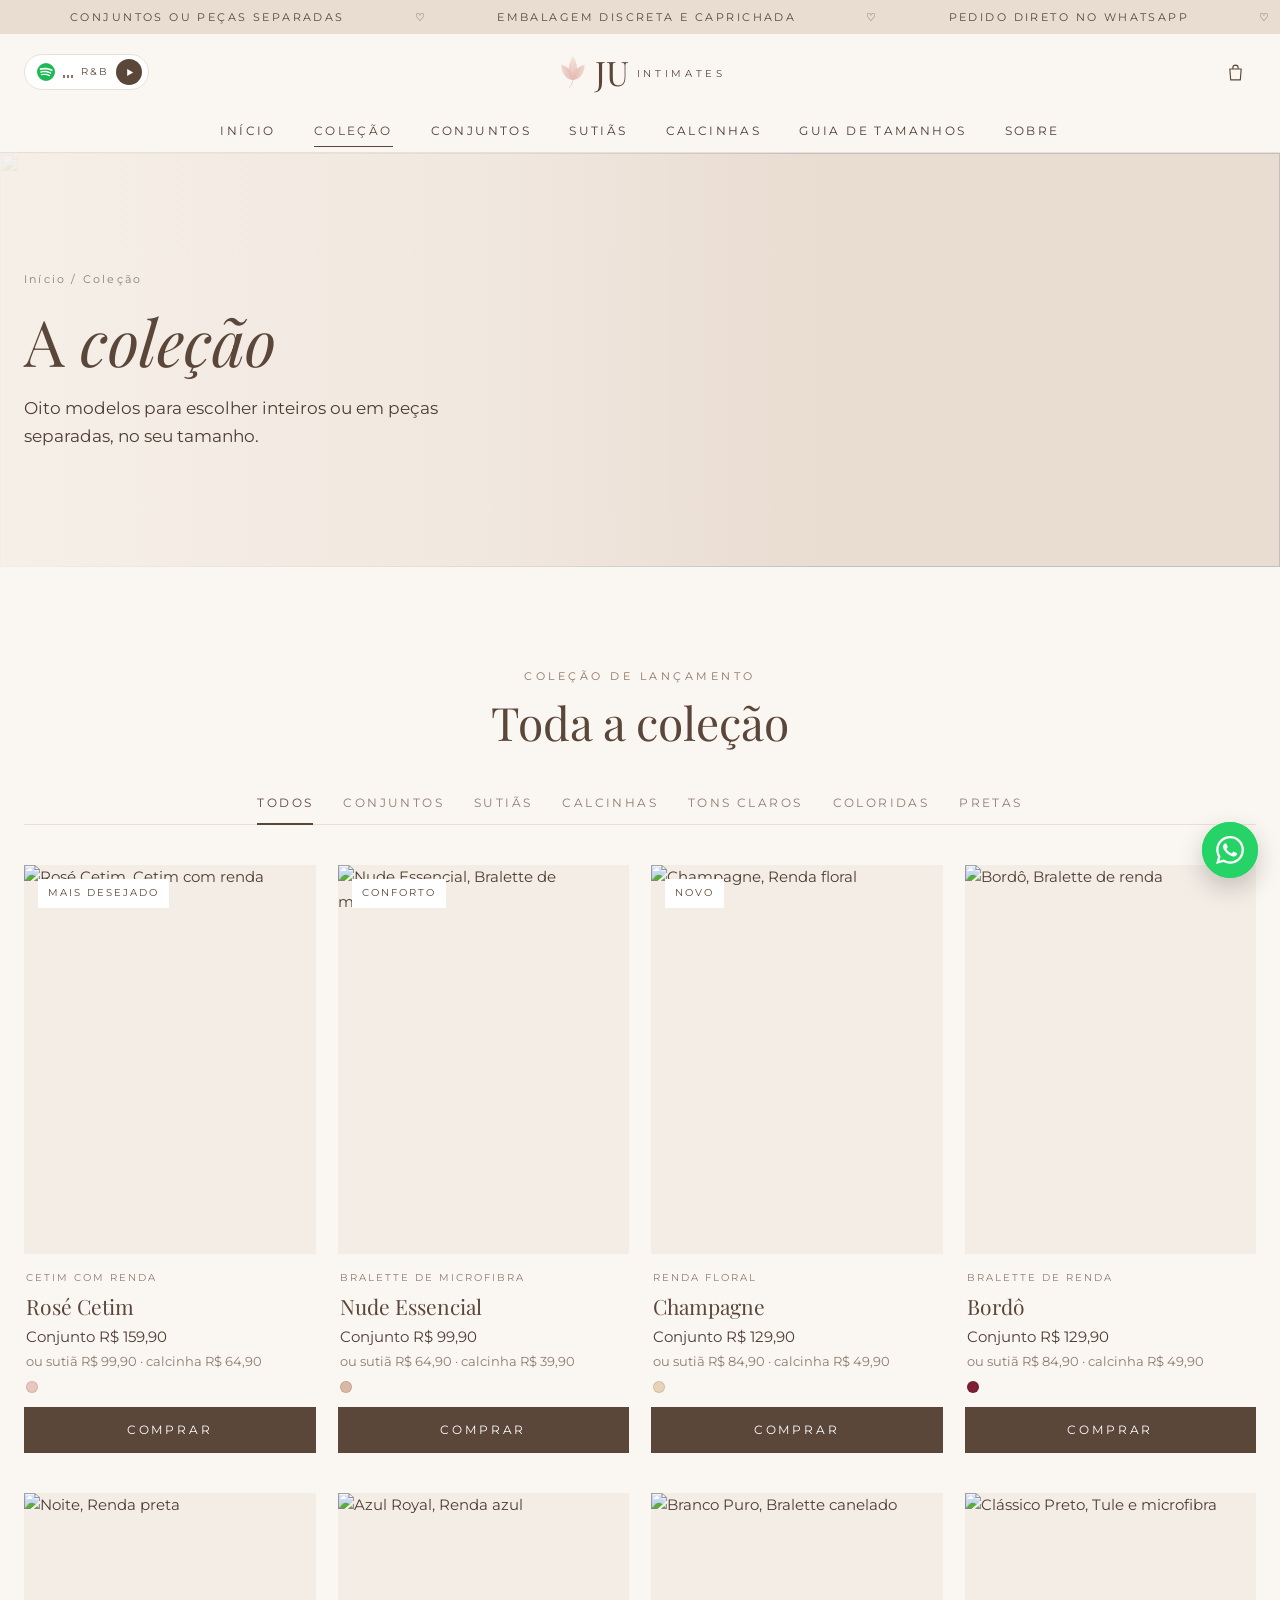
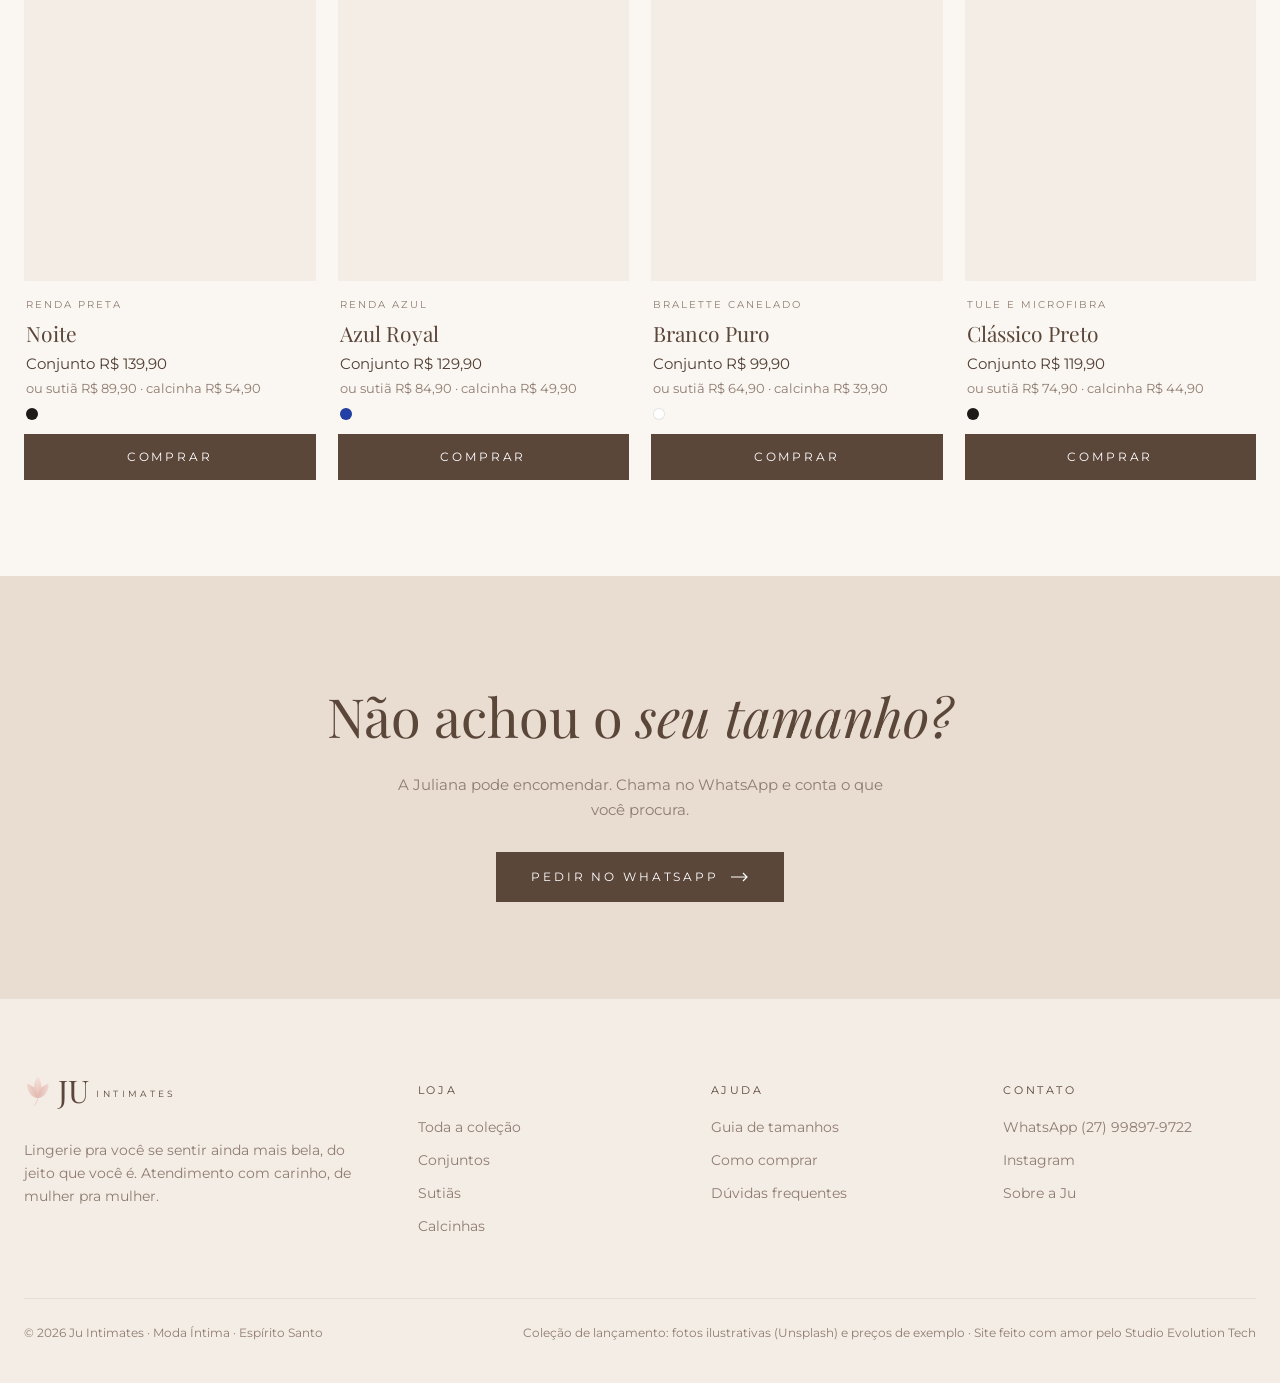
==== commit e2464f6a: "Add files via upload" ====
--- a/colecao.html
+++ b/colecao.html
@@ -8,12 +8,12 @@
     <meta name="description" content="Conjuntos, sutiãs e calcinhas de renda. Escolha o conjunto ou só a peça que faltava.">
     <meta property="og:title" content="Ju Intimates · Moda Íntima">
     <meta property="og:description" content="Lingerie para você se sentir ainda mais bela. Conjuntos e peças avulsas com pedido pelo WhatsApp.">
-    <meta name="theme-color" content="#F7F1EA">
-    <link rel="icon" href="data:image/svg+xml,%3Csvg xmlns='http://www.w3.org/2000/svg' viewBox='0 0 32 32'%3E%3Crect width='32' height='32' rx='6' fill='%23F7F1EA'/%3E%3Ctext x='16' y='23' text-anchor='middle' font-family='Georgia' font-style='italic' font-size='20' fill='%235A3E31'%3EJu%3C/text%3E%3C/svg%3E">
+    <meta name="theme-color" content="#FAF6F1">
+    <link rel="icon" href="data:image/svg+xml,%3Csvg xmlns='http://www.w3.org/2000/svg' viewBox='0 0 32 32'%3E%3Crect width='32' height='32' rx='6' fill='%23FAF6F1'/%3E%3Cpath d='M16 27c-4-3-5-10 0-17 5 7 4 14 0 17z' fill='%23E2B5AB'/%3E%3Cpath d='M16 27c-5-1-9-6-8-12 4 2 7 7 8 12zM16 27c5-1 9-6 8-12-4 2-7 7-8 12z' fill='%23EBCDC6'/%3E%3C/svg%3E">
     <link rel="preconnect" href="https://fonts.googleapis.com">
     <link rel="preconnect" href="https://fonts.gstatic.com" crossorigin>
     <link rel="preconnect" href="https://images.unsplash.com">
-    <link href="https://fonts.googleapis.com/css2?family=Cormorant+Garamond:ital,wght@0,400;0,500;1,400;1,500&family=Jost:wght@300;400;500&family=Tenor+Sans&display=swap" rel="stylesheet">
+    <link href="https://fonts.googleapis.com/css2?family=Montserrat:wght@300;400;500&family=Playfair+Display:ital,wght@0,400;0,500;1,400&display=swap" rel="stylesheet">
     <link rel="stylesheet" href="css/estilo.css">
 </head>
 
@@ -32,7 +32,13 @@
                     <span class="nome-musica">R&amp;B</span>
                     <button class="tocar" id="tocar" type="button" aria-label="Tocar ou pausar a música"><svg class="ic-tocar" viewBox="0 0 24 24"><path fill="currentColor" d="M7 4.5v15l13-7.5z"/></svg><svg class="ic-pausar" viewBox="0 0 24 24"><path fill="currentColor" d="M6 4h4.5v16H6zM13.5 4H18v16h-4.5z"/></svg></button>
                 </div>
-                <a class="logo" href="index.html" aria-label="Ju Intimates, página inicial"><span class="ju">Ju</span><span class="int">INTIMATES</span></a>
+                <a class="logo" href="index.html" aria-label="Ju Intimates, página inicial"><svg viewBox="22 20 156 176" xmlns="http://www.w3.org/2000/svg"><defs>
+<linearGradient id="clg3" x1="0" y1="0" x2="0" y2="1"><stop offset="0" stop-color="#F6E1DB"/><stop offset="1" stop-color="#E2B5AB"/></linearGradient>
+<linearGradient id="llg3" x1="0" y1="0" x2="1" y2="1"><stop offset="0" stop-color="#F3DAD3"/><stop offset="1" stop-color="#D9A69C"/></linearGradient></defs>
+<g class="petala esq"><path d="M100 150 C70 132 64 86 88 50 C118 84 124 126 100 150 Z" transform="rotate(-30 100 150)" fill="url(#llg3)" opacity=".82"/></g>
+<g class="petala dir"><path d="M100 150 C70 132 64 86 88 50 C118 84 124 126 100 150 Z" transform="scale(-1 1) translate(-200 0) rotate(-30 100 150)" fill="url(#llg3)" opacity=".82"/></g>
+<g class="petala meio"><path d="M100 150 C70 120 72 66 100 26 C128 66 130 120 100 150 Z" fill="url(#clg3)" opacity=".9"/><path d="M100 146 C96 110 96 70 100 34" fill="none" stroke="#fff" stroke-width="1.2" opacity=".55"/></g>
+<path class="haste" d="M100 150 C98 166 92 180 80 192" fill="none" stroke="#D3A498" stroke-width="2.2" stroke-linecap="round"/></svg><span class="ju">JU</span><span class="int">INTIMATES</span></a>
                 <div class="acoes">
                     <button class="icone-btn" id="abrir-sacola" type="button" aria-label="Abrir a sacola"><svg viewBox="0 0 24 24" aria-hidden="true"><path d="M5.5 8h13l-1 12.5h-11L5.5 8zM9 8V6.5a3 3 0 0 1 6 0V8" fill="none" stroke="currentColor" stroke-width="1.3" stroke-linejoin="round"/></svg><em class="contador" id="contador" hidden>0</em></button>
                 </div>
@@ -44,12 +50,12 @@
 
     <main data-pagina="colecao">
         <section class="banner banner-pagina" style="padding:0">
-            <div class="foto"><img src="https://images.unsplash.com/photo-1561375958-669d8413fa06?auto=format&fit=crop&w=1800&h=900&q=80" alt="" style="object-position:center 35%"></div>
+            <div class="foto"><picture><source media="(max-width: 760px)" srcset="https://images.unsplash.com/photo-1769420287960-923d7c5c6c02?auto=format&fit=crop&w=900&h=1100&q=80"><img src="https://images.unsplash.com/photo-1769420287960-923d7c5c6c02?auto=format&fit=crop&w=1800&h=900&q=80" alt="" style="object-position:center"></picture></div>
             <div class="veu"></div>
             <div class="container conteudo">
                 <span class="migalha"><a href="index.html">Início</a> / Coleção</span>
                 <h1>A <em>coleção</em></h1>
-                <p>Oito conjuntos para escolher inteiros ou em peças separadas, no seu tamanho.</p>
+                <p>Oito modelos para escolher inteiros ou em peças separadas, no seu tamanho.</p>
             </div>
         </section>
 
@@ -75,12 +81,18 @@
         <div class="container">
             <div class="colunas">
                 <div>
-                    <a class="logo" href="index.html" aria-label="Ju Intimates"><span class="ju">Ju</span><span class="int">INTIMATES</span></a>
+                    <a class="logo" href="index.html" aria-label="Ju Intimates"><svg viewBox="22 20 156 176" xmlns="http://www.w3.org/2000/svg"><defs>
+<linearGradient id="clg4" x1="0" y1="0" x2="0" y2="1"><stop offset="0" stop-color="#F6E1DB"/><stop offset="1" stop-color="#E2B5AB"/></linearGradient>
+<linearGradient id="llg4" x1="0" y1="0" x2="1" y2="1"><stop offset="0" stop-color="#F3DAD3"/><stop offset="1" stop-color="#D9A69C"/></linearGradient></defs>
+<g class="petala esq"><path d="M100 150 C70 132 64 86 88 50 C118 84 124 126 100 150 Z" transform="rotate(-30 100 150)" fill="url(#llg4)" opacity=".82"/></g>
+<g class="petala dir"><path d="M100 150 C70 132 64 86 88 50 C118 84 124 126 100 150 Z" transform="scale(-1 1) translate(-200 0) rotate(-30 100 150)" fill="url(#llg4)" opacity=".82"/></g>
+<g class="petala meio"><path d="M100 150 C70 120 72 66 100 26 C128 66 130 120 100 150 Z" fill="url(#clg4)" opacity=".9"/><path d="M100 146 C96 110 96 70 100 34" fill="none" stroke="#fff" stroke-width="1.2" opacity=".55"/></g>
+<path class="haste" d="M100 150 C98 166 92 180 80 192" fill="none" stroke="#D3A498" stroke-width="2.2" stroke-linecap="round"/></svg><span class="ju">JU</span><span class="int">INTIMATES</span></a>
                     <p>Lingerie pra você se sentir ainda mais bela, do jeito que você é. Atendimento com carinho, de mulher pra mulher.</p>
                 </div>
                 <div><h4>LOJA</h4><ul><li><a href="colecao.html">Toda a coleção</a></li><li><a href="colecao.html?cat=conjunto">Conjuntos</a></li><li><a href="colecao.html?cat=sutia">Sutiãs</a></li><li><a href="colecao.html?cat=calcinha">Calcinhas</a></li></ul></div>
                 <div><h4>AJUDA</h4><ul><li><a href="guia.html">Guia de tamanhos</a></li><li><a href="guia.html#como-comprar">Como comprar</a></li><li><a href="guia.html#duvidas">Dúvidas frequentes</a></li></ul></div>
-                <div><h4>CONTATO</h4><ul><li><a href="https://wa.me/5527998979722" target="_blank" rel="noopener">WhatsApp (27) 99897-9722</a></li><li><a href="https://www.instagram.com/juintimates/" target="_blank" rel="noopener">Instagram</a></li><li><a href="sobre.html">Sobre a Ju</a></li></ul></div>
+                <div><h4>CONTATO</h4><ul><li><a href="https://wa.me/5527998979722" target="_blank" rel="noopener">WhatsApp (27) 99897-9722</a></li><li><a href="https://www.instagram.com/julianasuheth/" target="_blank" rel="noopener">Instagram</a></li><li><a href="sobre.html">Sobre a Ju</a></li></ul></div>
             </div>
             <div class="base"><span>© 2026 Ju Intimates · Moda Íntima · Espírito Santo</span><span>Coleção de lançamento: fotos ilustrativas (Unsplash) e preços de exemplo · Site feito com amor pelo Studio Evolution Tech</span></div>
         </div>
@@ -115,6 +127,7 @@
                 <span class="economia" id="j-economia"></span>
                 <p class="aviso" id="j-aviso"></p>
                 <button class="btn" id="j-adicionar" type="button">Adicionar à sacola <svg class="seta" viewBox="0 0 18 10" aria-hidden="true"><path d="M0 5h16M12 1l4 4-4 4" fill="none" stroke="currentColor" stroke-width="1.2"/></svg></button>
+                <a class="btn btn-claro" id="j-agora" href="#" target="_blank" rel="noopener">Comprar agora no WhatsApp</a>
             </div>
         </div>
     </div>
--- a/css/estilo.css
+++ b/css/estilo.css
@@ -4,34 +4,36 @@
    Fontes: Cormorant Garamond (títulos e "Ju"), Tenor Sans (INTIMATES e menus), Jost (textos)
    ================================================================ */
 :root {
-    --marrom: #5A3E31;
-    --cafe: #8C6A58;
-    --bege: #EFE5DA;
-    --bege2: #F7F1EA;
-    --rosa: #F3D9D6;
-    --rosa2: #FBEFEE;
+    --marrom: #5B463A;
+    --cafe: #8E7466;
+    --bege: #E9DCD1;
+    --bege2: #F4EDE6;
+    --rosa: #EBCDC6;
+    --rosa2: #F8EDEA;
     --branco: #FFFFFF;
-    --texto: #4A3A33;
-    --suave: #8E7B72;
-    --linha: #E9DFD6;
-    --serif: 'Cormorant Garamond', Georgia, serif;
-    --caps: 'Tenor Sans', 'Jost', sans-serif;
-    --sans: 'Jost', 'Segoe UI', sans-serif;
+    --marfim: #FAF6F1;
+    --texto: #4E3D33;
+    --suave: #8F7C71;
+    --linha: #EADFD6;
+    --serif: 'Playfair Display', Georgia, serif;
+    --caps: 'Montserrat', 'Segoe UI', sans-serif;
+    --sans: 'Montserrat', 'Segoe UI', sans-serif;
     --topo: 112px;
 }
 
 * { box-sizing: border-box; }
 html { scroll-behavior: smooth; }
-body { margin: 0; font-family: var(--sans); font-weight: 400; color: var(--texto); background: var(--branco); line-height: 1.65; overflow-x: clip; -webkit-font-smoothing: antialiased; }
+body { margin: 0; font-family: var(--sans); font-weight: 400; font-size: 15px; color: var(--texto); background: var(--marfim); line-height: 1.65; overflow-x: clip; -webkit-font-smoothing: antialiased; }
 img { max-width: 100%; display: block; }
 a { color: inherit; }
 button { font-family: inherit; color: inherit; }
 .container { width: min(1240px, 100% - 48px); margin: 0 auto; }
 
 /* ===== O LOGO (texto, fica nítido em qualquer tamanho) ===== */
-.logo { display: inline-flex; align-items: baseline; gap: .16em; text-decoration: none; color: var(--marrom); line-height: 1; white-space: nowrap; }
-.logo .ju { font-family: var(--serif); font-style: italic; font-weight: 500; font-size: 2.1em; letter-spacing: -.01em; }
-.logo .int { font-family: var(--caps); font-size: .78em; letter-spacing: .34em; margin-right: -.34em; }
+.logo { display: inline-flex; align-items: center; gap: .55em; text-decoration: none; color: var(--marrom); line-height: 1; white-space: nowrap; }
+.logo svg { width: 2.3em; height: 2.6em; flex: none; }
+.logo .ju { font-family: var(--serif); font-weight: 400; font-size: 2.6em; letter-spacing: .01em; }
+.logo .int { font-family: var(--caps); font-weight: 400; font-size: .78em; letter-spacing: .36em; margin-right: -.36em; padding-top: .5em; }
 
 /* ===== BOTÕES (retos, finos, de grife) ===== */
 .btn { position: relative; display: inline-flex; align-items: center; justify-content: center; gap: 12px; min-height: 50px; padding: 0 34px; font-family: var(--caps); font-size: 12px; letter-spacing: .24em; text-transform: uppercase; text-decoration: none; border: 1px solid var(--marrom); background: var(--marrom); color: var(--branco); cursor: pointer; overflow: hidden; isolation: isolate; transition: color .45s ease, border-color .45s ease; }
@@ -56,10 +58,10 @@
 @keyframes correr { to { transform: translateX(-50%); } }
 
 /* ===== TOPO ===== */
-.topo { position: sticky; top: 0; z-index: 50; background: rgba(255, 255, 255, .94); backdrop-filter: blur(12px); -webkit-backdrop-filter: blur(12px); border-bottom: 1px solid var(--linha); transition: box-shadow .3s; }
+.topo { position: sticky; top: 0; z-index: 50; background: rgba(250, 246, 241, .95); backdrop-filter: blur(12px); -webkit-backdrop-filter: blur(12px); border-bottom: 1px solid var(--linha); transition: box-shadow .3s; }
 .topo.rolou { box-shadow: 0 8px 30px rgba(90, 62, 49, .07); }
 .topo .linha1 { display: grid; grid-template-columns: 1fr auto 1fr; align-items: center; height: 76px; }
-.topo .logo { font-size: 17px; justify-self: center; }
+.topo .logo { font-size: 13px; justify-self: center; }
 .topo .acoes { display: flex; align-items: center; gap: 6px; justify-self: end; }
 .icone-btn { position: relative; display: grid; place-items: center; width: 42px; height: 42px; background: none; border: 0; cursor: pointer; color: var(--marrom); border-radius: 50%; transition: background .25s; }
 .icone-btn:hover { background: var(--bege2); }
@@ -106,12 +108,13 @@
 /* ===== BANNERS ===== */
 .banner { position: relative; overflow: hidden; background: var(--bege); }
 .banner .foto { position: absolute; inset: 0; }
+.banner .foto picture { display: block; width: 100%; height: 100%; }
 .banner .foto img { width: 100%; height: 100%; object-fit: cover; animation: kenburns 18s ease-in-out infinite alternate; }
 @keyframes kenburns { from { transform: scale(1.02); } to { transform: scale(1.12) translate(-1.5%, -1%); } }
 .banner .veu { position: absolute; inset: 0; background: linear-gradient(90deg, rgba(247, 241, 234, .92) 0%, rgba(247, 241, 234, .55) 38%, rgba(247, 241, 234, 0) 65%); }
 .banner .conteudo { position: relative; z-index: 2; height: 100%; display: flex; flex-direction: column; justify-content: center; align-items: flex-start; gap: 18px; }
 .banner .chapeu { font-family: var(--caps); font-size: 12px; letter-spacing: .32em; color: var(--cafe); }
-.banner h1, .banner h2 { font-family: var(--serif); font-weight: 400; font-size: clamp(44px, 6vw, 84px); line-height: 1; margin: 0; color: var(--marrom); max-width: 620px; }
+.banner h1, .banner h2 { font-family: var(--serif); font-weight: 400; font-size: clamp(38px, 5vw, 66px); line-height: 1.08; margin: 0; color: var(--marrom); max-width: 620px; }
 .banner h1 em, .banner h2 em { font-style: italic; }
 .banner p { margin: 0; max-width: 440px; color: var(--texto); font-size: 17px; }
 .banner-pagina { height: clamp(320px, 46vh, 460px); }
@@ -139,7 +142,7 @@
 section { padding: 96px 0; }
 .titulo { text-align: center; margin-bottom: 48px; }
 .titulo .chapeu { font-family: var(--caps); font-size: 11px; letter-spacing: .32em; color: var(--cafe); }
-.titulo h2 { font-family: var(--serif); font-weight: 400; font-size: clamp(36px, 4.6vw, 56px); line-height: 1.08; margin: 10px 0 12px; color: var(--marrom); }
+.titulo h2 { font-family: var(--serif); font-weight: 400; font-size: clamp(30px, 3.8vw, 46px); line-height: 1.08; margin: 10px 0 12px; color: var(--marrom); }
 .titulo h2 em { font-style: italic; }
 .titulo p { color: var(--suave); max-width: 560px; margin: 0 auto; }
 
@@ -162,7 +165,12 @@
 .filtros button[aria-pressed="true"] { color: var(--marrom); }
 .filtros button[aria-pressed="true"]::after { content: ""; position: absolute; left: 0; right: 0; bottom: -1px; height: 2px; background: var(--marrom); }
 .grade { display: grid; grid-template-columns: repeat(4, minmax(0, 1fr)); gap: 40px 22px; }
-.produto { display: block; text-align: left; background: none; border: 0; padding: 0; cursor: pointer; font: inherit; color: inherit; }
+.produto { display: flex; flex-direction: column; text-align: left; cursor: pointer; }
+.produto .info { flex: 1; }
+.comprar { margin-top: 14px; width: 100%; min-height: 46px; padding: 0 16px; }
+.produto .favorito { position: absolute; z-index: 2; top: 10px; right: 10px; width: 36px; height: 36px; border-radius: 50%; border: 0; background: rgba(255,255,255,.9); color: var(--marrom); display: grid; place-items: center; cursor: pointer; }
+.produto .favorito svg { width: 17px; height: 17px; }
+.produto .favorito.ativo svg path { fill: var(--rosa); stroke: #C98F84; }
 .produto .fotos { position: relative; aspect-ratio: 3 / 4; overflow: hidden; background: var(--bege2); }
 .produto .fotos img { position: absolute; inset: 0; width: 100%; height: 100%; object-fit: cover; object-position: center 30%; transition: opacity .7s ease, transform 1.4s cubic-bezier(.2, .7, .2, 1); }
 .produto .fotos .f2 { opacity: 0; }
@@ -173,7 +181,7 @@
 .produto:hover .rapido, .produto:focus-visible .rapido { transform: none; }
 .produto .info { padding: 16px 2px 0; display: grid; gap: 2px; }
 .produto .tecido { font-family: var(--caps); font-size: 10px; letter-spacing: .2em; color: var(--suave); text-transform: uppercase; }
-.produto h3 { font-family: var(--serif); font-weight: 500; font-size: 24px; margin: 0; color: var(--marrom); }
+.produto h3 { font-family: var(--serif); font-weight: 400; font-size: 21px; margin: 0; color: var(--marrom); }
 .produto .preco { font-size: 15px; color: var(--texto); }
 .produto .avulso { font-size: 12.5px; color: var(--suave); }
 .produto .cores { display: flex; gap: 6px; margin-top: 6px; }
@@ -255,7 +263,7 @@
 /* ===== RODAPÉ ===== */
 .rodape { background: var(--bege2); padding: 76px 0 40px; font-size: 14px; color: var(--suave); border-top: 1px solid var(--linha); }
 .rodape .colunas { display: grid; grid-template-columns: 1.4fr 1fr 1fr 1fr; gap: 40px; }
-.rodape .logo { font-size: 15px; margin-bottom: 18px; }
+.rodape .logo { font-size: 12px; margin-bottom: 18px; }
 .rodape h4 { font-family: var(--caps); font-weight: 400; font-size: 11px; letter-spacing: .24em; color: var(--marrom); margin: 6px 0 16px; }
 .rodape ul { list-style: none; padding: 0; margin: 0; display: grid; gap: 10px; }
 .rodape a { text-decoration: none; }
@@ -284,7 +292,7 @@
 .lupa .dica { position: absolute; right: 12px; bottom: 12px; background: rgba(255, 255, 255, .92); font-family: var(--caps); font-size: 10px; letter-spacing: .18em; padding: 7px 10px; color: var(--marrom); display: flex; gap: 6px; align-items: center; pointer-events: none; }
 .lupa .dica svg { width: 13px; height: 13px; }
 .detalhes { padding: 40px 36px 36px 14px; display: grid; gap: 16px; align-content: start; }
-.detalhes h3 { font-family: var(--serif); font-weight: 500; font-size: 40px; margin: 0; color: var(--marrom); line-height: 1.05; }
+.detalhes h3 { font-family: var(--serif); font-weight: 400; font-size: 34px; margin: 0; color: var(--marrom); line-height: 1.05; }
 .detalhes .desc { color: var(--suave); margin: 0; }
 .fechar { position: absolute; top: 14px; right: 14px; background: var(--branco); border: 1px solid var(--linha); width: 42px; height: 42px; border-radius: 50%; font-size: 22px; line-height: 1; cursor: pointer; color: var(--marrom); z-index: 3; }
 .rotulo { font-family: var(--caps); font-size: 11px; letter-spacing: .2em; color: var(--cafe); display: block; margin-bottom: 8px; }
@@ -357,7 +365,8 @@
     .menu { display: none; }
     .abrir-menu { display: grid; }
     .topo .linha1 { height: 64px; grid-template-columns: auto 1fr auto; }
-    .topo .logo { font-size: 13px; }
+    .topo .logo { font-size: 10px; }
+    .topo { backdrop-filter: none; -webkit-backdrop-filter: none; background: var(--branco); }
     .player { position: fixed; left: 12px; bottom: 22px; z-index: 44; box-shadow: 0 8px 24px rgba(0, 0, 0, .12); }
     .player .nome-musica { display: none; }
     .painel-musica { top: auto; bottom: 70px; left: 12px; }
@@ -379,9 +388,41 @@
     .janela { max-height: 100vh; height: 100%; }
     .rodape .colunas { grid-template-columns: 1fr; }
     .produto .rapido { display: none; }
+    .comprar { min-height: 42px; font-size: 10px; letter-spacing: .16em; padding: 0 8px; }
 }
 @media (prefers-reduced-motion: reduce) {
     *, *::before, *::after { animation: none !important; transition: none !important; }
     .revelar { opacity: 1; transform: none; }
     .abertura { display: none; }
 }
+
+/* ===== CAPA COM A LÓTUS ===== */
+.capa-lotus { position: relative; overflow: hidden; text-align: center; padding: 70px 0 80px; background: radial-gradient(ellipse at 50% 30%, #FFFFFF 0%, var(--marfim) 45%, var(--rosa2) 100%); }
+.capa-lotus .lotus-grande { width: clamp(120px, 15vw, 170px); height: auto; margin: 0 auto; overflow: visible; }
+.lotus-grande .petala { transform-box: view-box; transform-origin: 100px 150px; }
+.lotus-grande .meio { animation: abre-meio 1.6s cubic-bezier(.2, .7, .2, 1) .2s both, respira 6s ease-in-out 2.4s infinite; }
+.lotus-grande .esq { animation: abre-esq 1.8s cubic-bezier(.2, .7, .2, 1) .6s both; }
+.lotus-grande .dir { animation: abre-dir 1.8s cubic-bezier(.2, .7, .2, 1) .6s both; }
+.lotus-grande .haste { stroke-dasharray: 60; stroke-dashoffset: 60; animation: haste 1s ease .1s forwards; }
+@keyframes abre-meio { from { transform: scale(.2, .1); opacity: 0; } }
+@keyframes abre-esq { from { transform: rotate(30deg) scale(.6); opacity: 0; } }
+@keyframes abre-dir { from { transform: rotate(-30deg) scale(.6); opacity: 0; } }
+@keyframes haste { to { stroke-dashoffset: 0; } }
+@keyframes respira { 50% { transform: scale(1.03, 1.05); } }
+.capa-lotus .marca-grande { display: flex; justify-content: center; align-items: baseline; gap: 20px; color: var(--marrom); margin-top: 8px; opacity: 0; animation: surge 1.2s ease 1.5s forwards; }
+.capa-lotus .marca-grande .ju { font-family: var(--serif); font-size: clamp(60px, 9vw, 104px); line-height: 1; }
+.capa-lotus .marca-grande .int { font-family: var(--caps); font-size: clamp(15px, 2vw, 26px); letter-spacing: .38em; margin-right: -.38em; }
+.capa-lotus .lema { font-family: var(--caps); font-size: 11px; letter-spacing: .34em; color: var(--cafe); margin: 22px 0 0; opacity: 0; animation: surge 1s ease 2s forwards; }
+.capa-lotus .frase { font-family: var(--serif); font-style: italic; font-size: clamp(22px, 2.6vw, 30px); color: var(--texto); line-height: 1.4; margin: 22px auto 32px; max-width: 640px; opacity: 0; animation: surge 1s ease 2.3s forwards; }
+.capa-lotus .acoes-capa { display: flex; flex-wrap: wrap; gap: 14px; justify-content: center; opacity: 0; animation: surge 1s ease 2.6s forwards; }
+@keyframes surge { from { opacity: 0; transform: translateY(14px); } to { opacity: 1; transform: none; } }
+.capa-lotus .petalas-voando { position: absolute; inset: 0; pointer-events: none; }
+.capa-lotus .petalas-voando i { position: absolute; top: -30px; width: 12px; height: 16px; border-radius: 80% 0 80% 0; background: linear-gradient(135deg, #F6E1DB, #E2B5AB); opacity: .6; animation: cair linear infinite; }
+@keyframes cair { to { transform: translate(var(--x, 50px), 900px) rotate(520deg); opacity: 0; } }
+.still { display: grid; grid-template-columns: repeat(4, minmax(0, 1fr)); gap: 0; }
+.still a { position: relative; aspect-ratio: 3 / 4; overflow: hidden; display: block; text-decoration: none; }
+.still img { width: 100%; height: 100%; object-fit: cover; transition: transform 1.4s cubic-bezier(.2, .7, .2, 1); }
+.still a:hover img { transform: scale(1.07); }
+.still span { position: absolute; left: 0; right: 0; bottom: 22px; text-align: center; font-family: var(--caps); font-size: 11px; letter-spacing: .3em; color: var(--marrom); }
+.still span b { display: inline-block; background: rgba(250, 246, 241, .92); padding: 10px 16px; font-weight: 500; }
+@media (max-width: 760px) { .still { grid-template-columns: repeat(2, minmax(0, 1fr)); } .capa-lotus { padding: 50px 0 60px; } .capa-lotus .marca-grande { gap: 10px; } }
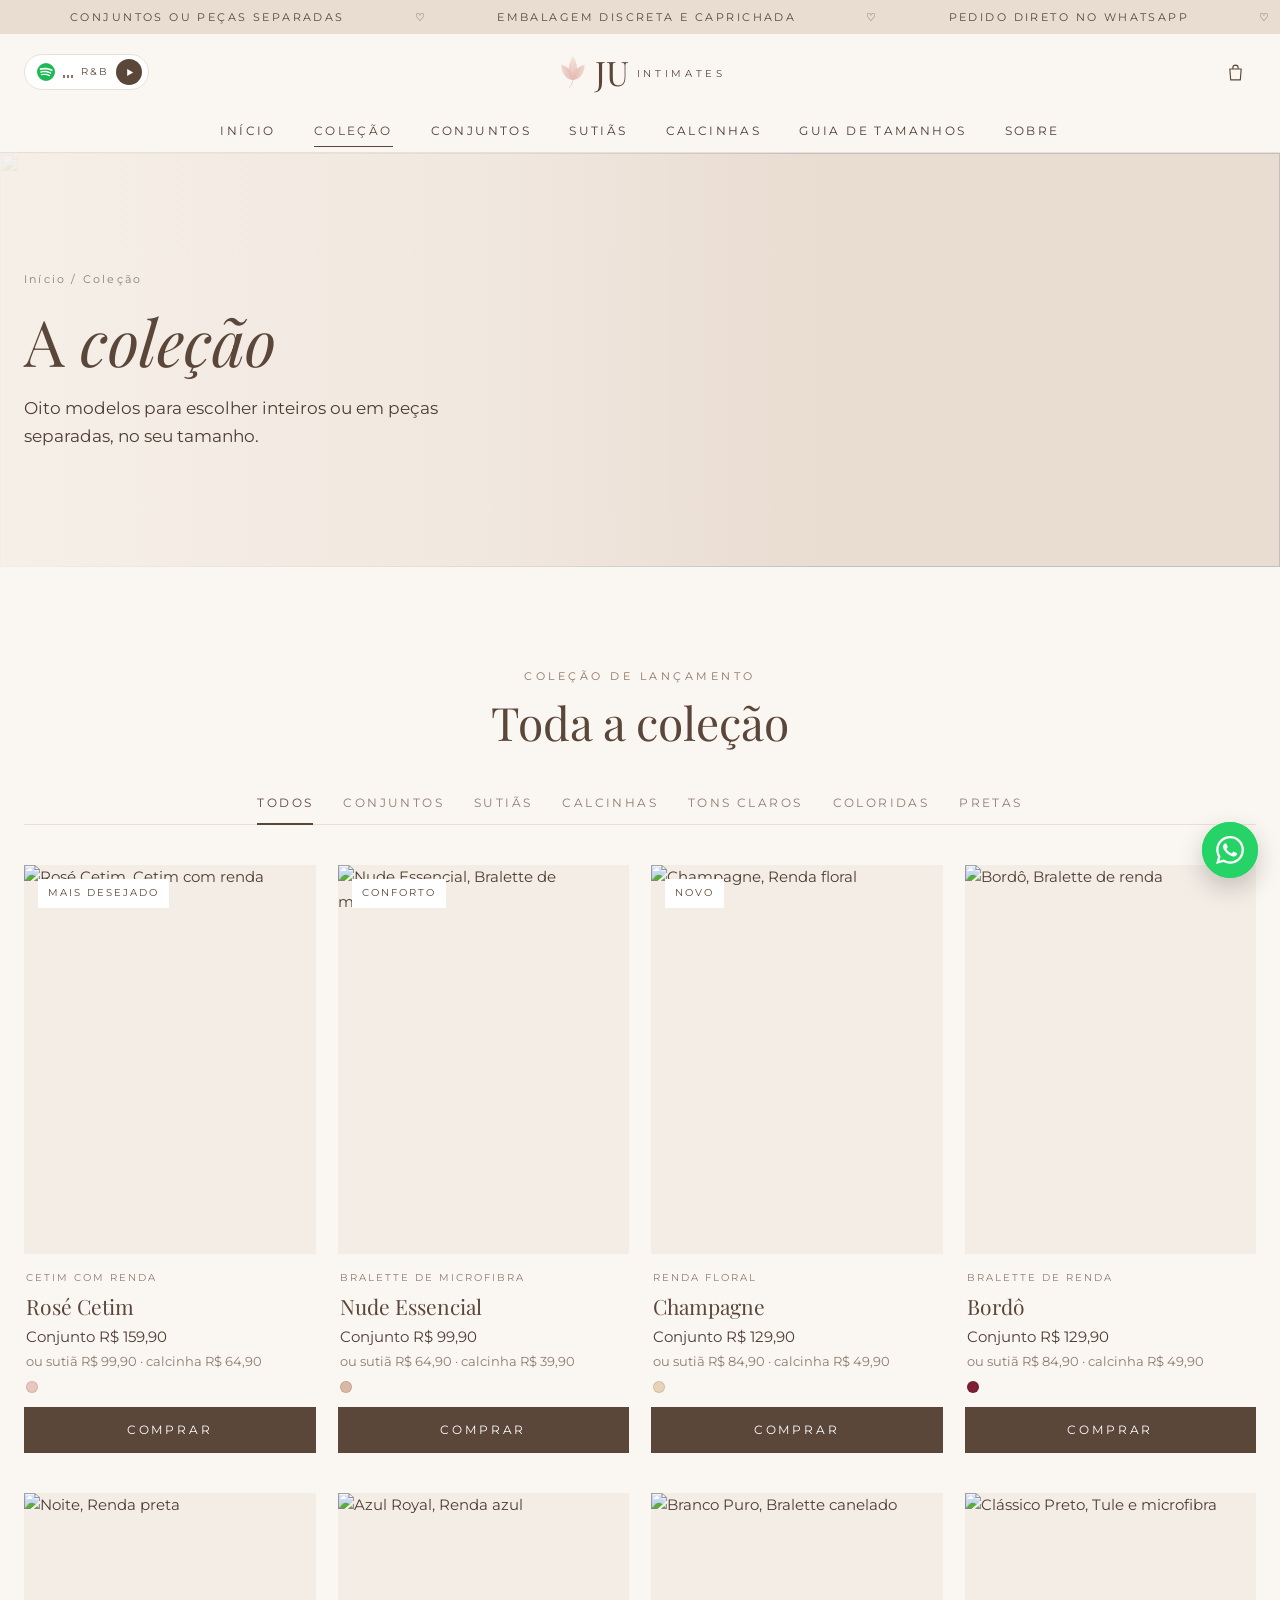
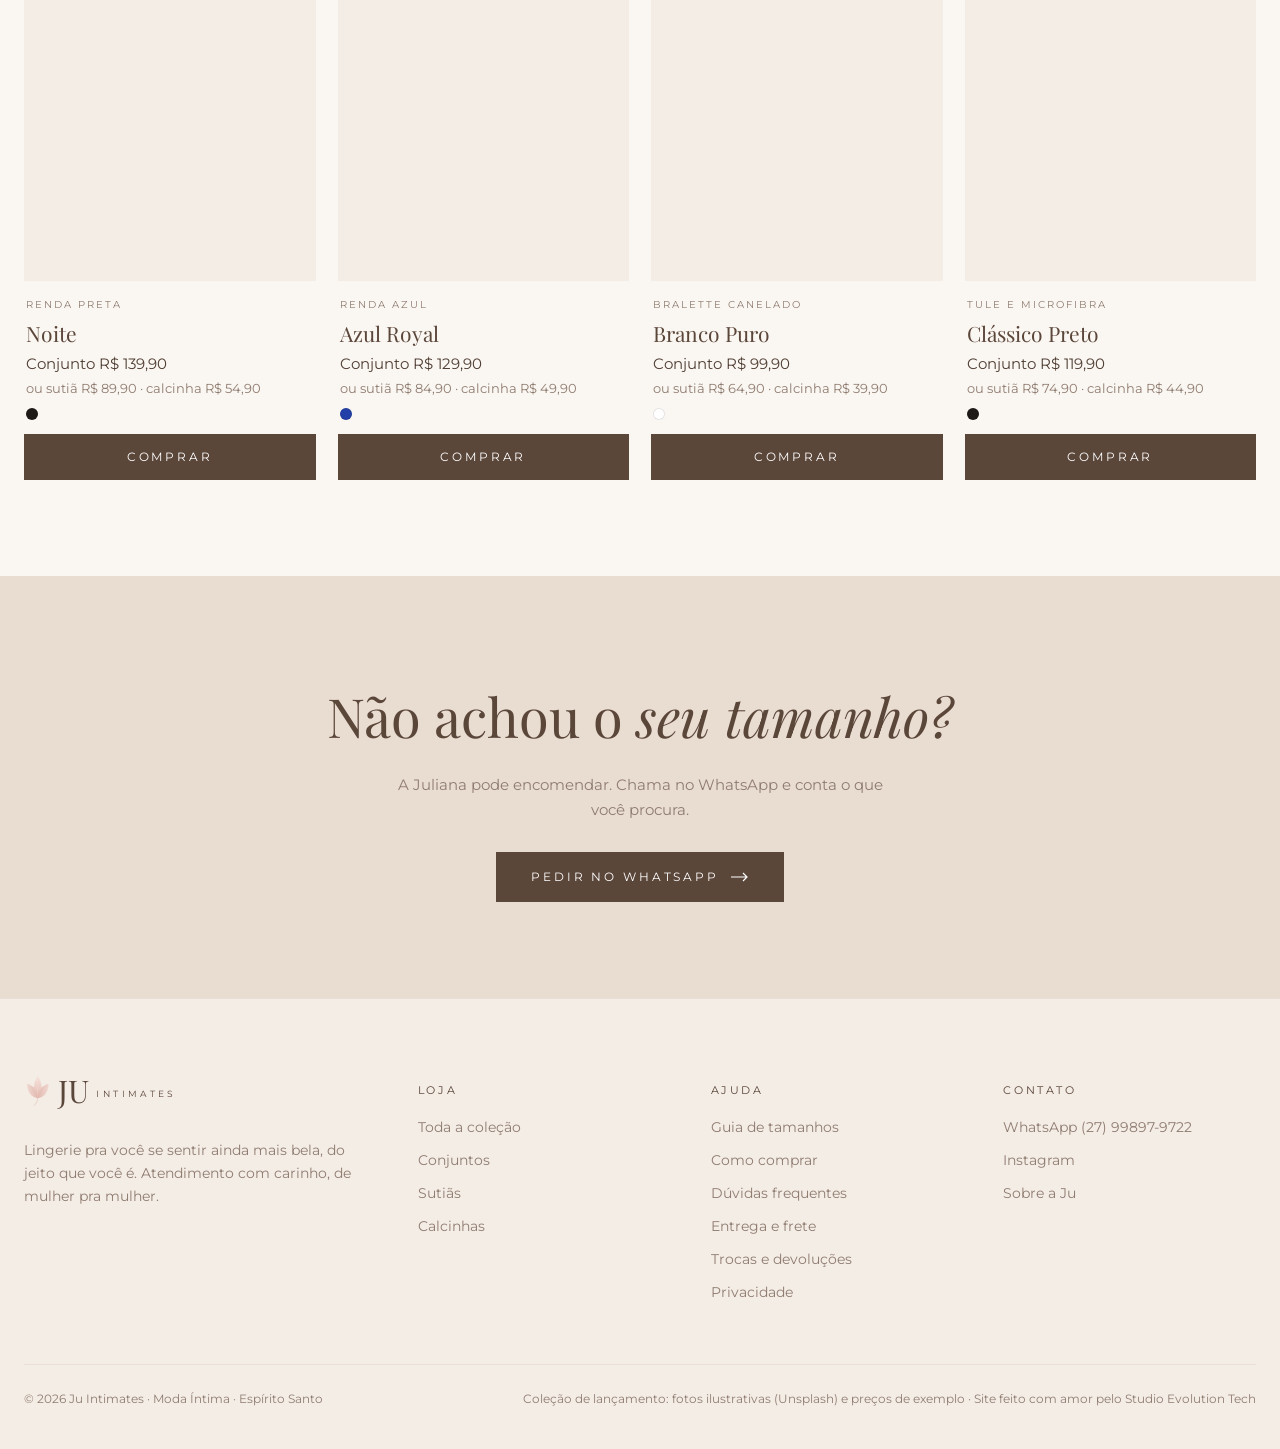
==== commit 97ea2d3b: "Frete por CEP, politicas de troca e privacidade" ====
--- a/colecao.html
+++ b/colecao.html
@@ -91,7 +91,7 @@
                     <p>Lingerie pra você se sentir ainda mais bela, do jeito que você é. Atendimento com carinho, de mulher pra mulher.</p>
                 </div>
                 <div><h4>LOJA</h4><ul><li><a href="colecao.html">Toda a coleção</a></li><li><a href="colecao.html?cat=conjunto">Conjuntos</a></li><li><a href="colecao.html?cat=sutia">Sutiãs</a></li><li><a href="colecao.html?cat=calcinha">Calcinhas</a></li></ul></div>
-                <div><h4>AJUDA</h4><ul><li><a href="guia.html">Guia de tamanhos</a></li><li><a href="guia.html#como-comprar">Como comprar</a></li><li><a href="guia.html#duvidas">Dúvidas frequentes</a></li></ul></div>
+                <div><h4>AJUDA</h4><ul><li><a href="guia.html">Guia de tamanhos</a></li><li><a href="guia.html#como-comprar">Como comprar</a></li><li><a href="guia.html#duvidas">Dúvidas frequentes</a></li><li><a href="politicas.html#frete">Entrega e frete</a></li><li><a href="politicas.html#trocas">Trocas e devoluções</a></li><li><a href="politicas.html#privacidade">Privacidade</a></li></ul></div>
                 <div><h4>CONTATO</h4><ul><li><a href="https://wa.me/5527998979722" target="_blank" rel="noopener">WhatsApp (27) 99897-9722</a></li><li><a href="https://www.instagram.com/julianasuheth/" target="_blank" rel="noopener">Instagram</a></li><li><a href="sobre.html">Sobre a Ju</a></li></ul></div>
             </div>
             <div class="base"><span>© 2026 Ju Intimates · Moda Íntima · Espírito Santo</span><span>Coleção de lançamento: fotos ilustrativas (Unsplash) e preços de exemplo · Site feito com amor pelo Studio Evolution Tech</span></div>
@@ -146,10 +146,13 @@
         <header><h3>SUA SACOLA</h3><button class="fechar" id="fechar-sacola" type="button" aria-label="Fechar a sacola">×</button></header>
         <div class="itens" id="itens"></div>
         <footer>
+            <form class="cep" id="cep-form" autocomplete="postal-code"><label for="cep">CALCULE O FRETE</label><div><input id="cep" inputmode="numeric" maxlength="9" placeholder="00000-000" aria-label="Seu CEP"><button type="submit">OK</button></div><small id="cep-info">Frete grátis acima de R$ 299</small></form>
+            <div class="linha-soma"><span>Subtotal</span><span id="subtotal">R$ 0,00</span></div>
+            <div class="linha-soma"><span>Frete</span><span id="frete-valor">informe o CEP</span></div>
             <div class="soma"><span>TOTAL</span><b id="soma">R$ 0,00</b></div>
             <a class="btn btn-whats" id="finalizar" href="#" target="_blank" rel="noopener">Finalizar pelo WhatsApp <svg class="seta" viewBox="0 0 18 10" aria-hidden="true"><path d="M0 5h16M12 1l4 4-4 4" fill="none" stroke="currentColor" stroke-width="1.2"/></svg></a>
             <button class="btn btn-claro" id="continuar" type="button">Continuar comprando</button>
-            <small>Frete e pagamento são combinados com a Juliana no WhatsApp.</small>
+            <small>Pagamento por Pix ou cartão, combinado no WhatsApp. <a href="politicas.html#trocas">Trocas e devoluções</a></small>
         </footer>
     </aside>
 
